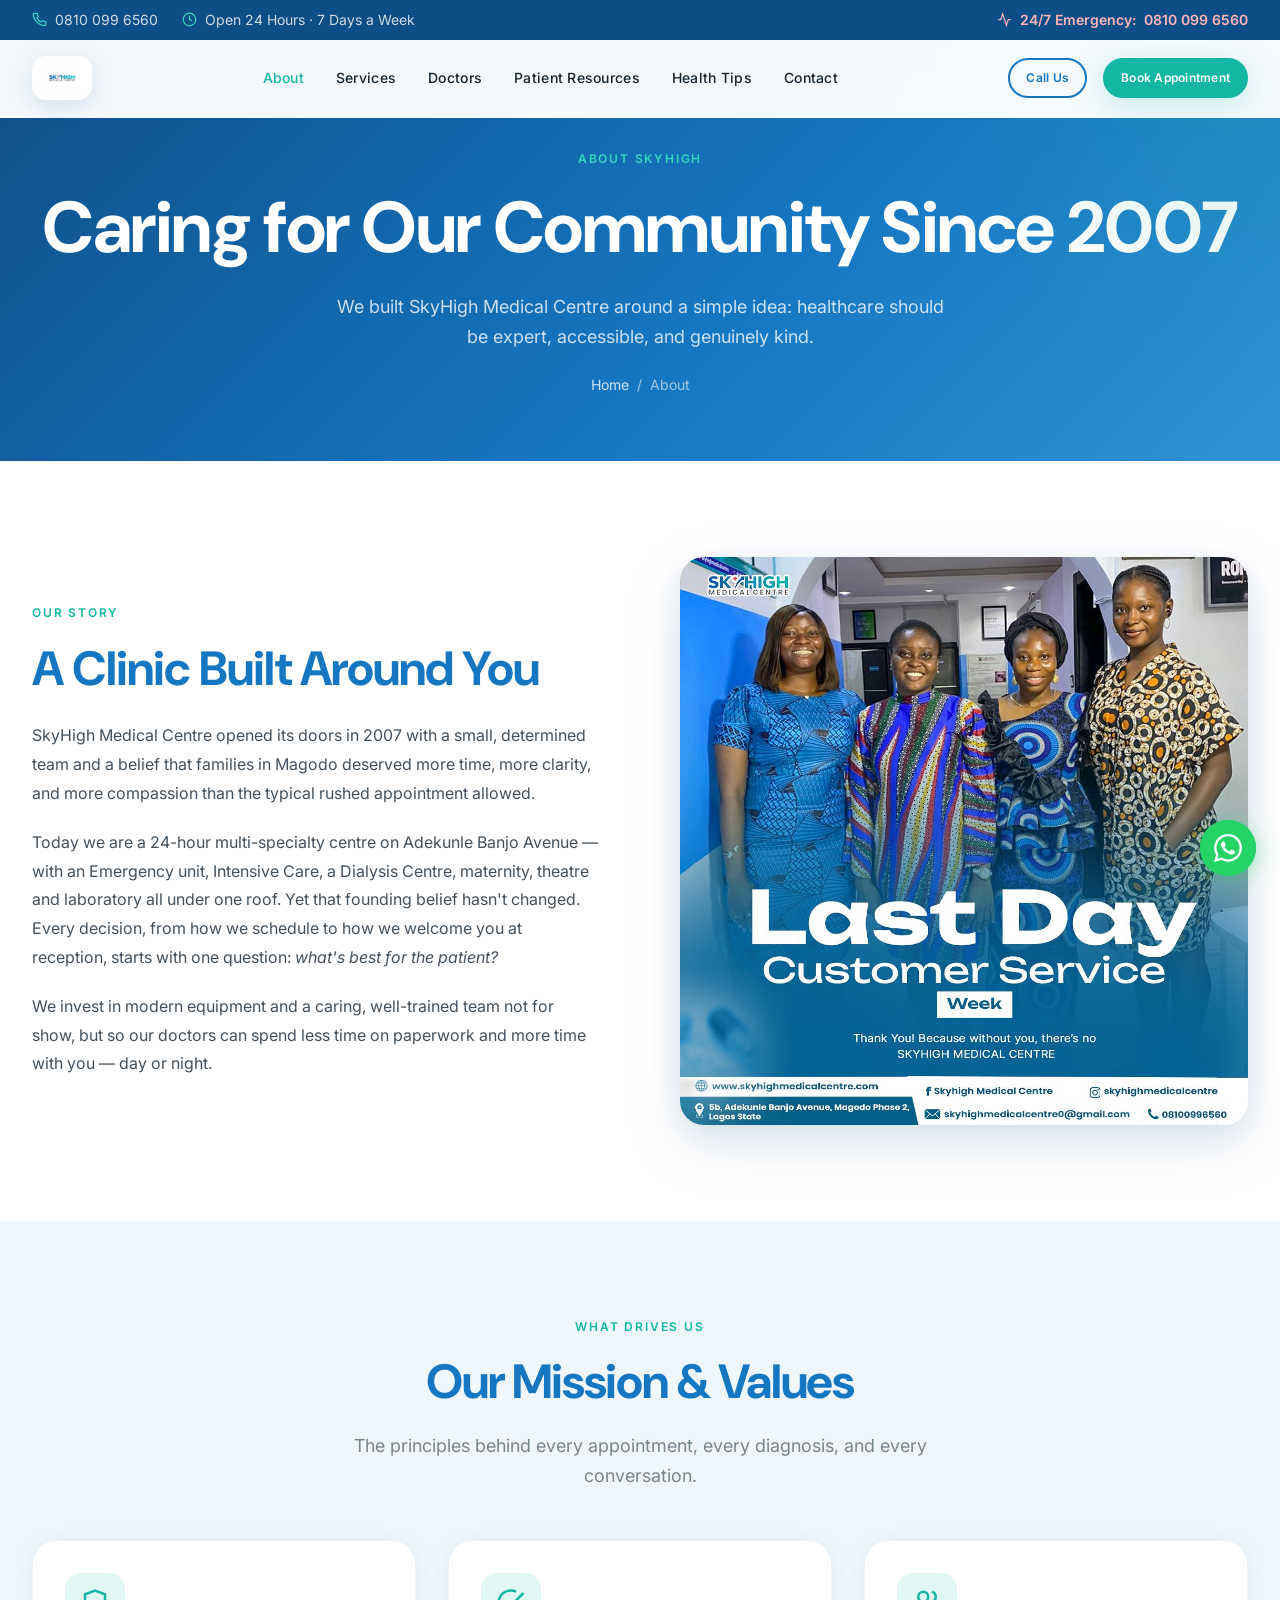
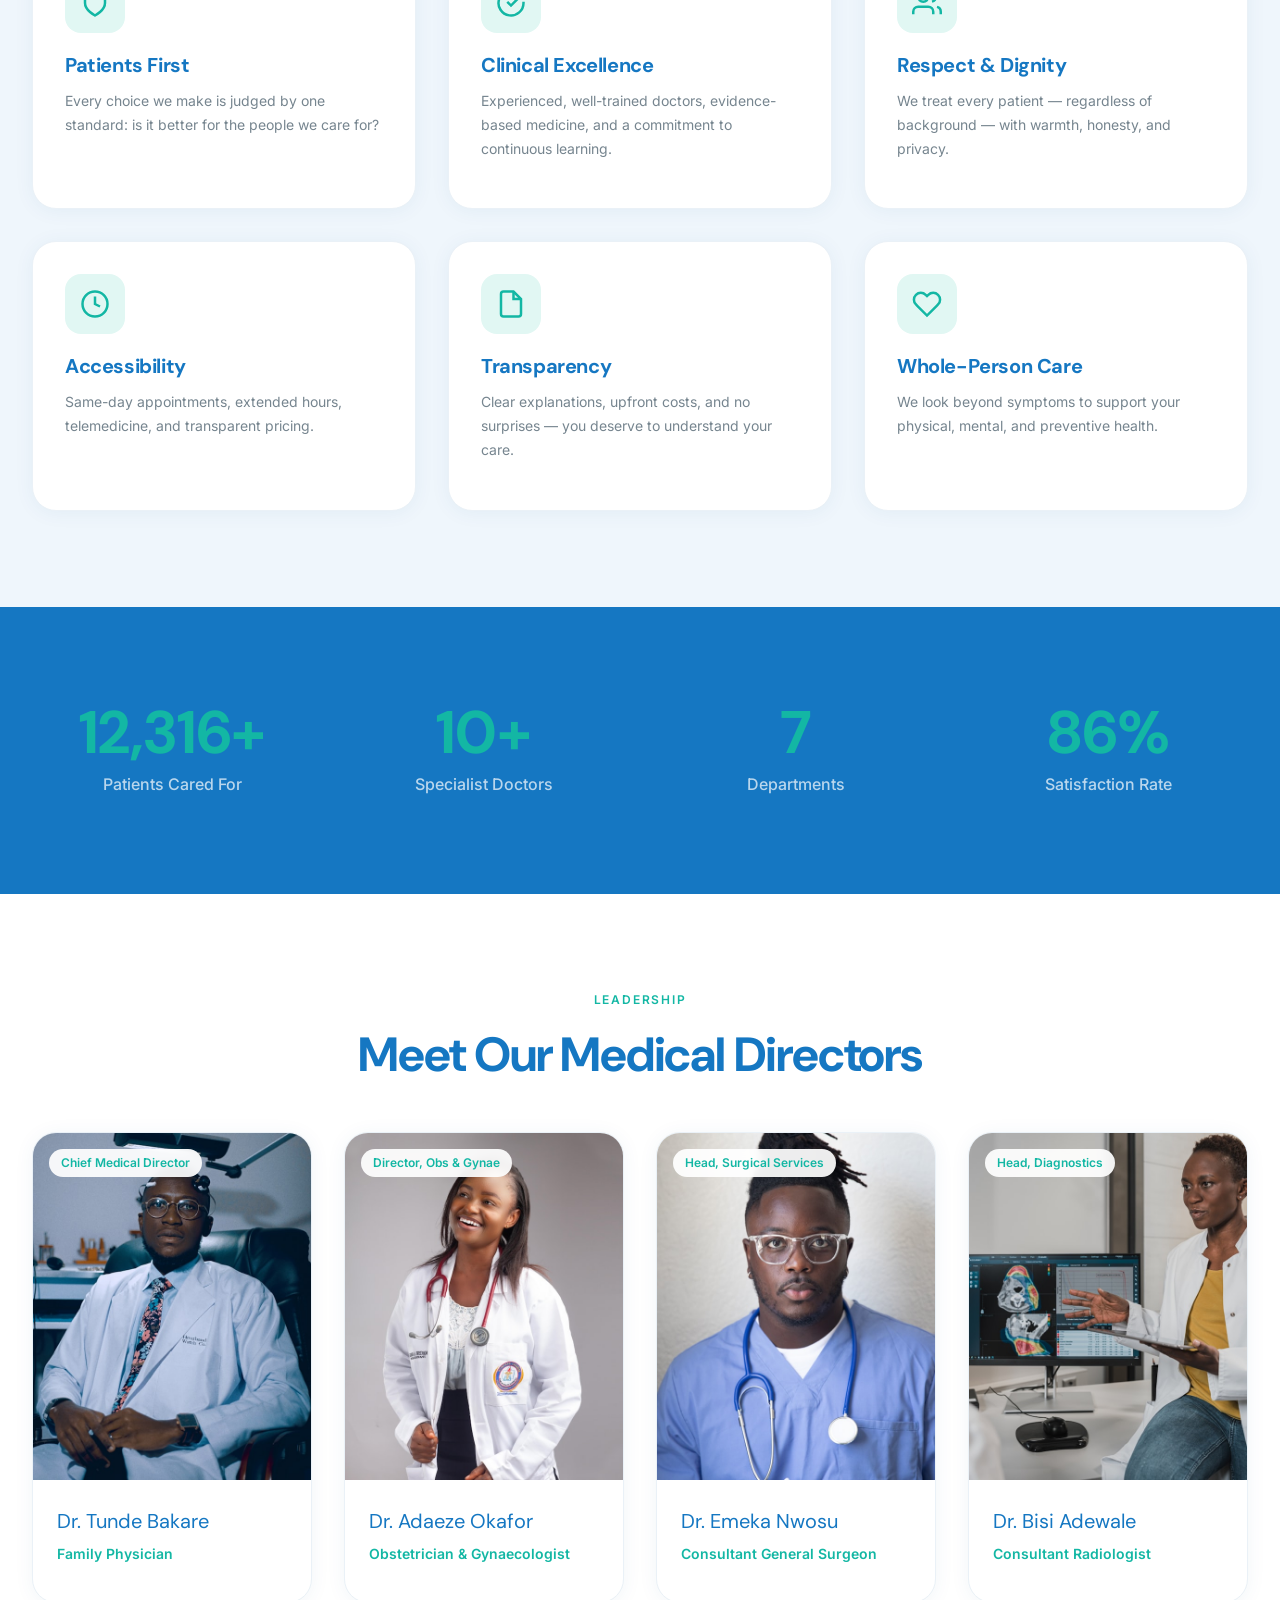
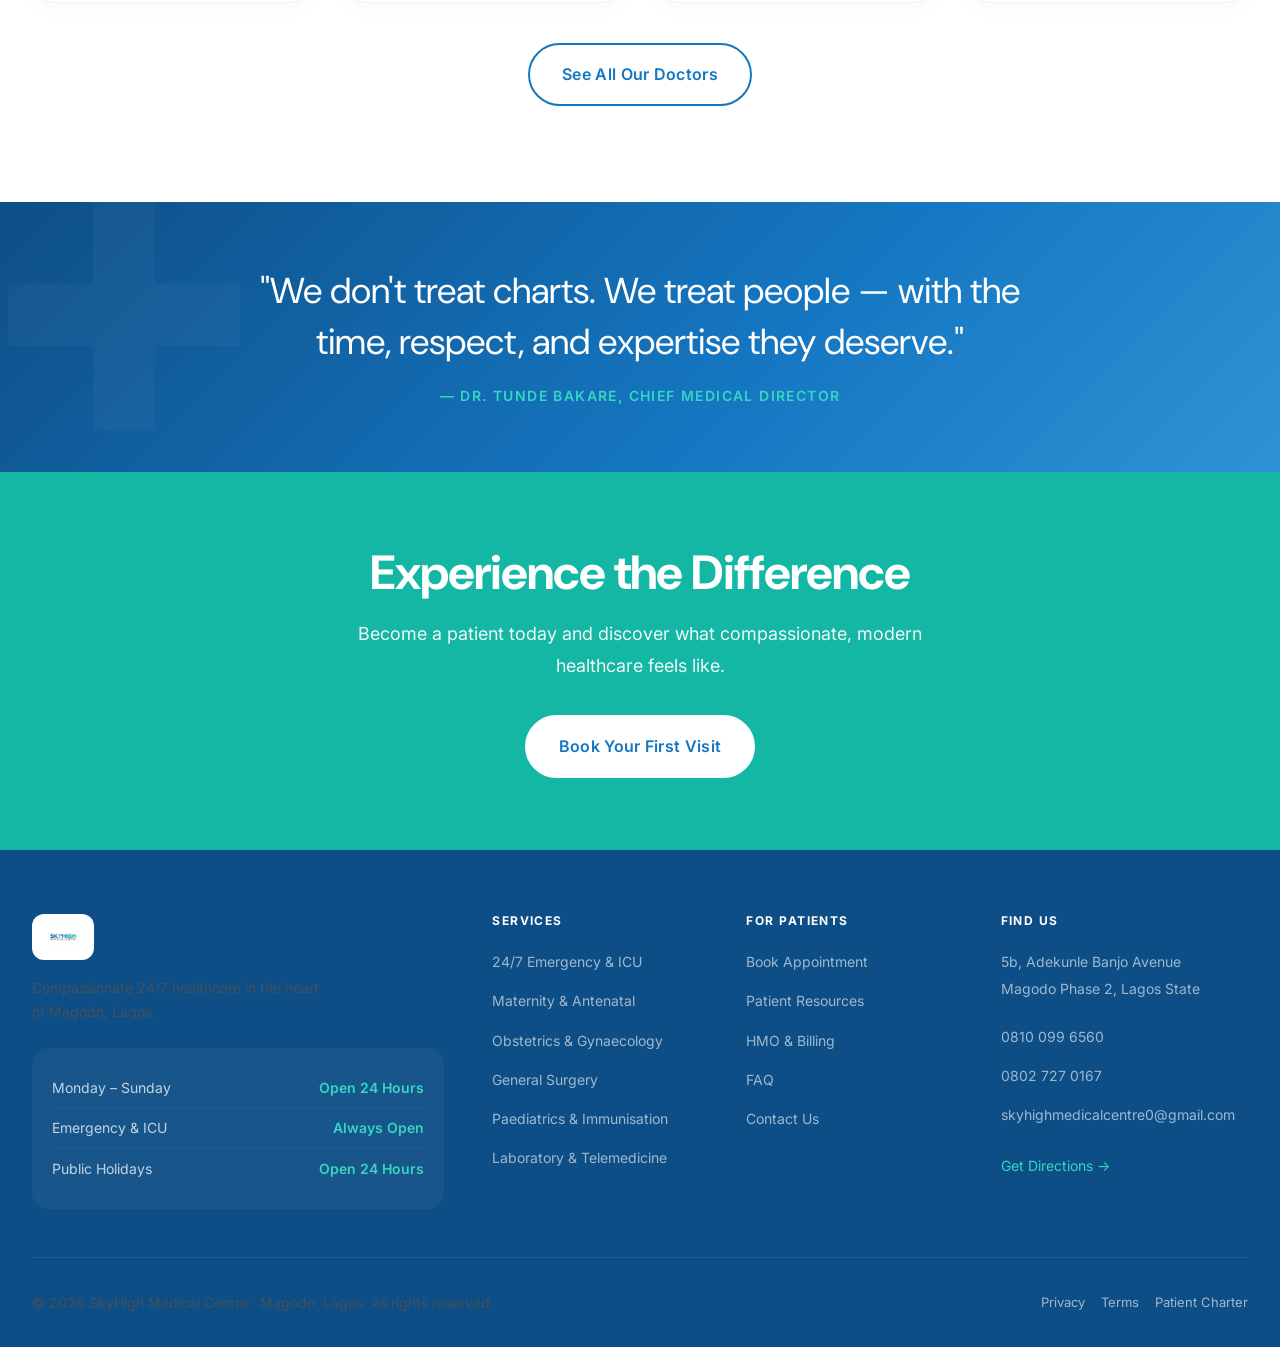
==== about.html @ 685442c5 "SkyHigh Medical Centre website Full rebrand of the clinic template for SkyHigh Medical Centre, Magod" ====
<!DOCTYPE html>
<html lang="en">
<head>
  <meta charset="UTF-8" />
  <meta name="viewport" content="width=device-width, initial-scale=1.0" />
  <meta name="description" content="Learn about SkyHigh Medical Centre — our mission, our values, and the team dedicated to keeping your family healthy." />
  <meta name="theme-color" content="#1577C2" />
  <link rel="icon" href="data:image/svg+xml,%3Csvg xmlns='http://www.w3.org/2000/svg' viewBox='0 0 32 32'%3E%3Crect width='32' height='32' rx='8' fill='%231577C2'/%3E%3Cpath d='M13.5 6h5v5.5H24v5h-5.5V22h-5v-5.5H8v-5h5.5z' fill='%23fff'/%3E%3Ccircle cx='24' cy='9' r='3' fill='%2313B7A4'/%3E%3C/svg%3E" />
  <title>About Us — SkyHigh Medical Centre</title>
  <link rel="preconnect" href="https://fonts.googleapis.com" />
  <link rel="preconnect" href="https://fonts.gstatic.com" crossorigin />
  <link href="https://fonts.googleapis.com/css2?family=DM+Sans:opsz,wght@9..40,500;9..40,600;9..40,700;9..40,800&family=Inter:wght@400;500;600&display=swap" rel="stylesheet" />
  <link rel="stylesheet" href="css/style.css" />
</head>
<body>

  <div class="topbar"><div class="topbar__inner">
    <div class="topbar__group">
      <span class="topbar__item"><svg viewBox="0 0 24 24" fill="none" stroke-width="2"><path d="M22 16.92v3a2 2 0 01-2.18 2 19.79 19.79 0 01-8.63-3.07 19.5 19.5 0 01-6-6 19.79 19.79 0 01-3.07-8.67A2 2 0 014.11 2h3a2 2 0 012 1.72c.13.96.36 1.9.7 2.81a2 2 0 01-.45 2.11L8.09 9.91a16 16 0 006 6l1.27-1.27a2 2 0 012.11-.45c.91.34 1.85.57 2.81.7A2 2 0 0122 16.92z"/></svg><a href="tel:+2348100996560">0810 099 6560</a></span>
      <span class="topbar__item"><svg viewBox="0 0 24 24" fill="none" stroke-width="2"><circle cx="12" cy="12" r="10"/><path d="M12 6v6l4 2"/></svg>Open 24 Hours · 7 Days a Week</span>
    </div>
    <div class="topbar__group"><span class="topbar__item topbar__item--emergency"><svg viewBox="0 0 24 24" fill="none" stroke-width="2"><path d="M22 12h-4l-3 9L9 3l-3 9H2"/></svg>24/7 Emergency: <a href="tel:+2348100996560">0810 099 6560</a></span></div>
  </div></div>

  <nav class="nav nav--scrolled" id="main-nav" data-transparent="false"><div class="nav__inner">
    <a href="index.html" class="nav__logo nav__logo--chip" aria-label="SkyHigh Medical Centre — home"><img class="nav__logo-img" src="assets/logo.jpg" alt="SkyHigh Medical Centre" /></a>
    <ul class="nav__links">
      <li><a href="about.html" class="nav__link">About</a></li>
      <li><a href="services.html" class="nav__link">Services</a></li>
      <li><a href="doctors.html" class="nav__link">Doctors</a></li>
      <li><a href="patient-resources.html" class="nav__link">Patient Resources</a></li>
      <li><a href="health-tips.html" class="nav__link">Health Tips</a></li>
      <li><a href="contact.html" class="nav__link">Contact</a></li>
    </ul>
    <div class="nav__actions">
      <a href="tel:+2348100996560" class="btn btn--secondary btn--sm">Call Us</a>
      <a href="book-appointment.html" class="btn btn--primary btn--sm">Book Appointment</a>
      <button class="nav__menu-btn" id="menu-btn" aria-label="Open menu"><span></span><span></span><span></span></button>
    </div>
  </div></nav>

  <div class="mobile-nav" id="mobile-nav">
    <button class="mobile-nav__close" id="mobile-nav-close" aria-label="Close menu">✕</button>
    <ul class="mobile-nav__links">
      <li><a href="index.html" class="mobile-nav__link">Home</a></li>
      <li><a href="about.html" class="mobile-nav__link">About</a></li>
      <li><a href="services.html" class="mobile-nav__link">Services</a></li>
      <li><a href="doctors.html" class="mobile-nav__link">Doctors</a></li>
      <li><a href="patient-resources.html" class="mobile-nav__link">Patient Resources</a></li>
      <li><a href="health-tips.html" class="mobile-nav__link">Health Tips</a></li>
      <li><a href="contact.html" class="mobile-nav__link">Contact</a></li>
      <li><a href="book-appointment.html" class="mobile-nav__link mobile-nav__link--cta">Book Appointment</a></li>
    </ul>
  </div>

  <header class="page-hero">
    <span class="page-hero__label">About SkyHigh</span>
    <h1 class="page-hero__title">Caring for Our Community Since 2007</h1>
    <p class="page-hero__subtitle">We built SkyHigh Medical Centre around a simple idea: healthcare should be expert, accessible, and genuinely kind.</p>
    <div class="breadcrumb"><a href="index.html">Home</a> <span>/</span> <span>About</span></div>
  </header>

  <main>
    <!-- STORY -->
    <section class="section">
      <div class="container">
        <div style="display:grid;grid-template-columns:1fr 1fr;gap:80px;align-items:center;">
          <div class="reveal">
            <span class="section-header__label">Our Story</span>
            <h2 style="margin-bottom:24px;">A Clinic Built Around You</h2>
            <p style="margin-bottom:20px;">SkyHigh Medical Centre opened its doors in 2007 with a small, determined team and a belief that families in Magodo deserved more time, more clarity, and more compassion than the typical rushed appointment allowed.</p>
            <p style="margin-bottom:20px;">Today we are a 24-hour multi-specialty centre on Adekunle Banjo Avenue — with an Emergency unit, Intensive Care, a Dialysis Centre, maternity, theatre and laboratory all under one roof. Yet that founding belief hasn't changed. Every decision, from how we schedule to how we welcome you at reception, starts with one question: <em>what's best for the patient?</em></p>
            <p>We invest in modern equipment and a caring, well-trained team not for show, but so our doctors can spend less time on paperwork and more time with you — day or night.</p>
          </div>
          <div class="reveal" style="border-radius:24px;overflow:hidden;box-shadow:var(--shadow-xl);">
            <img data-fade src="assets/team.jpg" alt="The SkyHigh Medical Centre team" style="width:100%;height:100%;object-fit:cover;" />
          </div>
        </div>
      </div>
    </section>

    <!-- MISSION & VALUES -->
    <section class="section section--warm">
      <div class="container">
        <div class="section-header section-header--center reveal">
          <span class="section-header__label">What Drives Us</span>
          <h2 class="section-header__title">Our Mission & Values</h2>
          <p class="section-header__desc">The principles behind every appointment, every diagnosis, and every conversation.</p>
        </div>
        <div class="grid grid-3 reveal">
          <div class="service-card"><div class="service-card__icon"><svg viewBox="0 0 24 24" stroke-width="2" fill="none"><path d="M12 22s8-4 8-10V5l-8-3-8 3v7c0 6 8 10 8 10z"/></svg></div><h3 class="service-card__title">Patients First</h3><p class="service-card__desc">Every choice we make is judged by one standard: is it better for the people we care for?</p></div>
          <div class="service-card"><div class="service-card__icon"><svg viewBox="0 0 24 24" stroke-width="2" fill="none"><path d="M22 11.08V12a10 10 0 11-5.93-9.14"/><polyline points="22 4 12 14.01 9 11.01"/></svg></div><h3 class="service-card__title">Clinical Excellence</h3><p class="service-card__desc">Experienced, well-trained doctors, evidence-based medicine, and a commitment to continuous learning.</p></div>
          <div class="service-card"><div class="service-card__icon"><svg viewBox="0 0 24 24" stroke-width="2" fill="none"><path d="M17 21v-2a4 4 0 00-4-4H5a4 4 0 00-4 4v2"/><circle cx="9" cy="7" r="4"/><path d="M23 21v-2a4 4 0 00-3-3.87M16 3.13a4 4 0 010 7.75"/></svg></div><h3 class="service-card__title">Respect & Dignity</h3><p class="service-card__desc">We treat every patient — regardless of background — with warmth, honesty, and privacy.</p></div>
          <div class="service-card"><div class="service-card__icon"><svg viewBox="0 0 24 24" stroke-width="2" fill="none"><circle cx="12" cy="12" r="10"/><path d="M12 6v6l4 2"/></svg></div><h3 class="service-card__title">Accessibility</h3><p class="service-card__desc">Same-day appointments, extended hours, telemedicine, and transparent pricing.</p></div>
          <div class="service-card"><div class="service-card__icon"><svg viewBox="0 0 24 24" stroke-width="2" fill="none"><path d="M14 2H6a2 2 0 00-2 2v16a2 2 0 002 2h12a2 2 0 002-2V8z"/><polyline points="14 2 14 8 20 8"/></svg></div><h3 class="service-card__title">Transparency</h3><p class="service-card__desc">Clear explanations, upfront costs, and no surprises — you deserve to understand your care.</p></div>
          <div class="service-card"><div class="service-card__icon"><svg viewBox="0 0 24 24" stroke-width="2" fill="none"><path d="M20.84 4.61a5.5 5.5 0 00-7.78 0L12 5.67l-1.06-1.06a5.5 5.5 0 00-7.78 7.78l1.06 1.06L12 21.23l7.78-7.78 1.06-1.06a5.5 5.5 0 000-7.78z"/></svg></div><h3 class="service-card__title">Whole-Person Care</h3><p class="service-card__desc">We look beyond symptoms to support your physical, mental, and preventive health.</p></div>
        </div>
      </div>
    </section>

    <!-- STATS -->
    <section class="section" style="background:var(--color-primary);padding:64px 0;">
      <div class="container"><div class="grid grid-4">
        <div class="stat-card reveal"><div class="stat-card__number" data-count="14000" data-suffix="+">14,000+</div><div class="stat-card__label" style="color:rgba(255,255,255,0.7);">Patients Cared For</div></div>
        <div class="stat-card reveal"><div class="stat-card__number" data-count="12" data-suffix="+">12+</div><div class="stat-card__label" style="color:rgba(255,255,255,0.7);">Specialist Doctors</div></div>
        <div class="stat-card reveal"><div class="stat-card__number" data-count="9" data-suffix="">9</div><div class="stat-card__label" style="color:rgba(255,255,255,0.7);">Departments</div></div>
        <div class="stat-card reveal"><div class="stat-card__number" data-count="98" data-suffix="%">98%</div><div class="stat-card__label" style="color:rgba(255,255,255,0.7);">Satisfaction Rate</div></div>
      </div></div>
    </section>

    <!-- LEADERSHIP -->
    <section class="section">
      <div class="container">
        <div class="section-header section-header--center reveal">
          <span class="section-header__label">Leadership</span>
          <h2 class="section-header__title">Meet Our Medical Directors</h2>
        </div>
        <div class="grid grid-4 reveal">
          <div class="doctor-card"><div class="doctor-card__photo-wrap"><img data-fade class="doctor-card__photo" src="assets/doctor-3.jpg" alt="Dr. Tunde Bakare" loading="lazy" /><span class="doctor-card__badge">Chief Medical Director</span></div><div class="doctor-card__body"><div class="doctor-card__name">Dr. Tunde Bakare</div><div class="doctor-card__specialty">Family Physician</div></div></div>
          <div class="doctor-card"><div class="doctor-card__photo-wrap"><img data-fade class="doctor-card__photo" src="assets/doctor-1.jpg" alt="Dr. Adaeze Okafor" loading="lazy" /><span class="doctor-card__badge">Director, Obs &amp; Gynae</span></div><div class="doctor-card__body"><div class="doctor-card__name">Dr. Adaeze Okafor</div><div class="doctor-card__specialty">Obstetrician &amp; Gynaecologist</div></div></div>
          <div class="doctor-card"><div class="doctor-card__photo-wrap"><img data-fade class="doctor-card__photo" src="assets/doctor-4.jpg" alt="Dr. Emeka Nwosu" loading="lazy" /><span class="doctor-card__badge">Head, Surgical Services</span></div><div class="doctor-card__body"><div class="doctor-card__name">Dr. Emeka Nwosu</div><div class="doctor-card__specialty">Consultant General Surgeon</div></div></div>
          <div class="doctor-card"><div class="doctor-card__photo-wrap"><img data-fade class="doctor-card__photo" src="assets/doctor-6.jpg" alt="Dr. Bisi Adewale" loading="lazy" /><span class="doctor-card__badge">Head, Diagnostics</span></div><div class="doctor-card__body"><div class="doctor-card__name">Dr. Bisi Adewale</div><div class="doctor-card__specialty">Consultant Radiologist</div></div></div>
        </div>
        <div class="text-center mt-10 reveal"><a href="doctors.html" class="btn btn--secondary btn--lg">See All Our Doctors</a></div>
      </div>
    </section>

    <div class="quote-banner">
      <p class="quote-banner__text">"We don't treat charts. We treat people — with the time, respect, and expertise they deserve."</p>
      <p class="quote-banner__ref">— Dr. Tunde Bakare, Chief Medical Director</p>
    </div>

    <section class="section" style="background:var(--color-accent);padding:72px 0;text-align:center;">
      <div class="container"><div class="reveal" style="max-width:620px;margin:0 auto;">
        <h2 style="color:white;margin-bottom:16px;">Experience the Difference</h2>
        <p style="color:rgba(255,255,255,0.92);font-size:18px;margin-bottom:32px;">Become a patient today and discover what compassionate, modern healthcare feels like.</p>
        <a href="book-appointment.html" class="btn btn--white btn--lg">Book Your First Visit</a>
      </div></div>
    </section>
  </main>

  <footer class="footer"><div class="container">
    <div class="footer__grid">
      <div class="footer__brand">
        <a href="index.html" class="footer__logo footer__logo--chip"><img class="footer__logo-img" src="assets/logo.jpg" alt="SkyHigh Medical Centre" /></a>
        <p class="footer__tagline">Compassionate 24/7 healthcare in the heart of Magodo, Lagos.</p>
        <div class="footer__hours">
          <div class="footer__hours-row"><span>Monday – Sunday</span><span>Open 24 Hours</span></div>
          <div class="footer__hours-row"><span>Emergency &amp; ICU</span><span>Always Open</span></div>
          <div class="footer__hours-row"><span>Public Holidays</span><span>Open 24 Hours</span></div>
        </div>
      </div>
      <div><h4 class="footer__col-title">Services</h4><ul class="footer__links">
        <li><a href="services.html" class="footer__link">24/7 Emergency &amp; ICU</a></li>
        <li><a href="services.html" class="footer__link">Maternity &amp; Antenatal</a></li>
        <li><a href="services.html" class="footer__link">Obstetrics &amp; Gynaecology</a></li>
        <li><a href="services.html" class="footer__link">General Surgery</a></li>
        <li><a href="services.html" class="footer__link">Paediatrics &amp; Immunisation</a></li>
        <li><a href="services.html" class="footer__link">Laboratory &amp; Telemedicine</a></li>
      </ul></div>
      <div><h4 class="footer__col-title">For Patients</h4><ul class="footer__links">
        <li><a href="book-appointment.html" class="footer__link">Book Appointment</a></li>
        <li><a href="patient-resources.html" class="footer__link">Patient Resources</a></li>
        <li><a href="patient-resources.html#insurance" class="footer__link">HMO &amp; Billing</a></li>
        <li><a href="patient-resources.html#faq" class="footer__link">FAQ</a></li>
        <li><a href="contact.html" class="footer__link">Contact Us</a></li>
      </ul></div>
      <div><h4 class="footer__col-title">Find Us</h4><ul class="footer__links">
        <li><span class="footer__link" style="cursor:default;color:rgba(255,255,255,0.6);">5b, Adekunle Banjo Avenue<br>Magodo Phase 2, Lagos State</span></li>
        <li style="margin-top:8px;"><a href="tel:+2348100996560" class="footer__link">0810 099 6560</a></li>
        <li><a href="tel:+2348027270167" class="footer__link">0802 727 0167</a></li>
        <li><a href="mailto:skyhighmedicalcentre0@gmail.com" class="footer__link">skyhighmedicalcentre0@gmail.com</a></li>
        <li style="margin-top:12px;"><a href="https://maps.google.com/?q=SkyHigh+Medical+Centre+Adekunle+Banjo+Avenue+Magodo+Phase+2+Lagos" target="_blank" rel="noopener" class="footer__link" style="color:var(--color-accent-light);">Get Directions →</a></li>
      </ul></div>
    </div>
    <div class="footer__bottom"><p>© 2026 SkyHigh Medical Centre · Magodo, Lagos. All rights reserved.</p><div style="display:flex;gap:16px;"><a href="#" class="footer__link" style="font-size:13px;">Privacy</a><a href="#" class="footer__link" style="font-size:13px;">Terms</a><a href="#" class="footer__link" style="font-size:13px;">Patient Charter</a></div></div>
  </div></footer>

  <a href="https://wa.me/2348089749877" class="whatsapp-float" target="_blank" rel="noopener" aria-label="Chat on WhatsApp"><svg viewBox="0 0 24 24" xmlns="http://www.w3.org/2000/svg"><path d="M17.472 14.382c-.297-.149-1.758-.867-2.03-.967-.273-.099-.471-.148-.67.15-.197.297-.767.966-.94 1.164-.173.199-.347.223-.644.075-.297-.15-1.255-.463-2.39-1.475-.883-.788-1.48-1.761-1.653-2.059-.173-.297-.018-.458.13-.606.134-.133.298-.347.446-.52.149-.174.198-.298.298-.497.099-.198.05-.371-.025-.52-.075-.149-.669-1.612-.916-2.207-.242-.579-.487-.5-.669-.51-.173-.008-.371-.01-.57-.01-.198 0-.52.074-.792.372-.272.297-1.04 1.016-1.04 2.479 0 1.462 1.065 2.875 1.213 3.074.149.198 2.096 3.2 5.077 4.487.709.306 1.262.489 1.694.625.712.227 1.36.195 1.871.118.571-.085 1.758-.719 2.006-1.413.248-.694.248-1.289.173-1.413-.074-.124-.272-.198-.57-.347m-5.421 7.403h-.004a9.87 9.87 0 01-5.031-1.378l-.361-.214-3.741.982.998-3.648-.235-.374a9.86 9.86 0 01-1.51-5.26c.001-5.45 4.436-9.884 9.888-9.884 2.64 0 5.122 1.03 6.988 2.898a9.825 9.825 0 012.893 6.994c-.003 5.45-4.437 9.884-9.885 9.884m8.413-18.297A11.815 11.815 0 0012.05 0C5.495 0 .16 5.335.157 11.892c0 2.096.547 4.142 1.588 5.945L.057 24l6.305-1.654a11.882 11.882 0 005.683 1.448h.005c6.554 0 11.89-5.335 11.893-11.893a11.821 11.821 0 00-3.48-8.413z"/></svg></a>

  <script src="js/main.js"></script>
</body>
</html>
---- css/style.css ----
/* ==========================================================================
   CLINIC WEBSITE — MASTER STYLESHEET
   Design System: Clean, Clinical, Trustworthy, Calm & Modern
   Brand: Meridian Health Clinic (placeholder — find/replace to rebrand)
   ========================================================================== */

/* --------------------------------------------------------------------------
   1. DESIGN TOKENS (CSS VARIABLES)
   -------------------------------------------------------------------------- */
:root {
  /* Primary Palette — SkyHigh Brand Blue & Teal (extracted from logo) */
  --color-primary:       #1577C2;   /* SkyHigh sky-blue — trust, reach */
  --color-primary-dark:  #0E4E86;   /* deep brand blue — nav / footer */
  --color-primary-deep:  #0A3A63;   /* deepest blue — overlays */
  --color-primary-light: #2E93D4;
  --color-accent:        #13B7A4;   /* SkyHigh teal-green — vitality */
  --color-accent-light:  #36D6C0;
  --color-accent-subtle: #E1F7F3;

  /* Neutrals */
  --color-warm:          #EFF6FC;   /* light brand-blue tint */
  --color-cream:         #F8FBFE;
  --color-white:         #FFFFFF;
  --color-text:          #16242F;
  --color-text-soft:     #44515C;
  --color-muted:         #76858F;
  --color-border:        #D8E4EE;
  --color-border-light:  #EAF1F7;

  /* Functional / status colors */
  --color-emergency:     #E23B44;   /* emergency / urgent — logo cross red */
  --color-success:       #13B7A4;
  --color-info:          #1577C2;
  --color-warning:       #E0A23B;

  /* Typography — Modern logo → DM Sans + Inter */
  --font-heading:        'DM Sans', 'Segoe UI', Tahoma, sans-serif;
  --font-body:           'Inter', -apple-system, BlinkMacSystemFont, sans-serif;
  --font-label:          'Inter', sans-serif;

  /* Type Scale */
  --text-xs:   0.75rem;
  --text-sm:   0.875rem;
  --text-base: 1rem;
  --text-lg:   1.125rem;
  --text-xl:   1.25rem;
  --text-2xl:  1.5rem;
  --text-3xl:  1.875rem;
  --text-4xl:  2.25rem;
  --text-5xl:  3rem;
  --text-6xl:  3.75rem;
  --text-7xl:  4.5rem;

  /* Spacing */
  --space-1:   0.25rem;
  --space-2:   0.5rem;
  --space-3:   0.75rem;
  --space-4:   1rem;
  --space-5:   1.25rem;
  --space-6:   1.5rem;
  --space-8:   2rem;
  --space-10:  2.5rem;
  --space-12:  3rem;
  --space-16:  4rem;
  --space-20:  5rem;
  --space-24:  6rem;
  --space-32:  8rem;
  --space-40:  10rem;

  /* Border Radius */
  --radius-sm:   4px;
  --radius-md:   8px;
  --radius-lg:   16px;
  --radius-xl:   24px;
  --radius-2xl:  32px;
  --radius-full: 9999px;

  /* Shadows */
  --shadow-sm:  0 1px 3px rgba(13,78,134,0.06), 0 1px 2px rgba(13,78,134,0.04);
  --shadow-md:  0 4px 16px rgba(13,78,134,0.08), 0 2px 6px rgba(13,78,134,0.05);
  --shadow-lg:  0 10px 40px rgba(13,78,134,0.10), 0 4px 16px rgba(13,78,134,0.06);
  --shadow-xl:  0 20px 60px rgba(13,78,134,0.12), 0 8px 24px rgba(13,78,134,0.08);
  --shadow-accent: 0 8px 32px rgba(19, 183, 164, 0.22);

  /* Transitions */
  --transition-fast:   150ms ease;
  --transition-base:   250ms ease;
  --transition-slow:   400ms ease;
  --transition-smooth: 600ms cubic-bezier(0.4, 0, 0.2, 1);

  /* Layout */
  --max-width:       1280px;
  --content-width:   900px;
  --nav-height:      80px;
  --topbar-height:   38px;
  --section-padding: var(--space-24) var(--space-8);
}

/* --------------------------------------------------------------------------
   2. RESET & BASE
   -------------------------------------------------------------------------- */
*, *::before, *::after {
  box-sizing: border-box;
  margin: 0;
  padding: 0;
}

html {
  font-size: 16px;
  scroll-behavior: smooth;
  -webkit-font-smoothing: antialiased;
  -moz-osx-font-smoothing: grayscale;
  text-rendering: optimizeLegibility;
}

body {
  font-family: var(--font-body);
  font-size: var(--text-base);
  color: var(--color-text);
  background-color: var(--color-white);
  line-height: 1.7;
  overflow-x: hidden;
}

img {
  max-width: 100%;
  height: auto;
  display: block;
}

a {
  color: inherit;
  text-decoration: none;
}

ul, ol { list-style: none; }

button {
  font-family: inherit;
  cursor: pointer;
  border: none;
  background: none;
}

input, textarea, select {
  font-family: inherit;
  font-size: inherit;
}

/* --------------------------------------------------------------------------
   3. TYPOGRAPHY
   -------------------------------------------------------------------------- */
h1, h2, h3, h4, h5, h6 {
  font-family: var(--font-heading);
  font-weight: 700;
  line-height: 1.2;
  color: var(--color-primary);
  letter-spacing: -0.02em;
}

h1 { font-size: clamp(var(--text-4xl), 6vw, var(--text-7xl)); }
h2 { font-size: clamp(var(--text-3xl), 4vw, var(--text-5xl)); }
h3 { font-size: clamp(var(--text-2xl), 3vw, var(--text-3xl)); }
h4 { font-size: var(--text-xl); }
h5 { font-size: var(--text-lg); }
h6 { font-size: var(--text-base); }

p {
  color: var(--color-text-soft);
  line-height: 1.8;
}

.text-lead {
  font-size: var(--text-xl);
  color: var(--color-text-soft);
  line-height: 1.7;
  font-weight: 400;
}

.text-label {
  font-family: var(--font-label);
  font-size: var(--text-xs);
  font-weight: 600;
  letter-spacing: 0.12em;
  text-transform: uppercase;
  color: var(--color-accent);
}

blockquote {
  font-family: var(--font-heading);
  font-size: var(--text-2xl);
  color: var(--color-primary);
  line-height: 1.5;
  border-left: 3px solid var(--color-accent);
  padding-left: var(--space-6);
}

/* --------------------------------------------------------------------------
   4. LAYOUT UTILITIES
   -------------------------------------------------------------------------- */
.container {
  width: 100%;
  max-width: var(--max-width);
  margin-left: auto;
  margin-right: auto;
  padding-left: var(--space-8);
  padding-right: var(--space-8);
}

.container--narrow { max-width: var(--content-width); }
.container--wide   { max-width: 1440px; }

.section      { padding: var(--space-24) 0; }
.section--lg  { padding: var(--space-32) 0; }
.section--sm  { padding: var(--space-16) 0; }
.section--warm  { background-color: var(--color-warm); }
.section--cream { background-color: var(--color-cream); }
.section--dark  { background-color: var(--color-primary); color: var(--color-white); }

.section--dark h1, .section--dark h2,
.section--dark h3, .section--dark h4 { color: var(--color-white); }
.section--dark p { color: rgba(255,255,255,0.75); }

.grid { display: grid; gap: var(--space-8); }
.grid-2 { grid-template-columns: repeat(2, 1fr); }
.grid-3 { grid-template-columns: repeat(3, 1fr); }
.grid-4 { grid-template-columns: repeat(4, 1fr); }

.flex { display: flex; }
.flex-center  { display: flex; align-items: center; justify-content: center; }
.flex-between { display: flex; align-items: center; justify-content: space-between; }
.flex-col { display: flex; flex-direction: column; }

.text-center { text-align: center; }
.text-left   { text-align: left; }
.text-right  { text-align: right; }

.gap-2 { gap: var(--space-2); }
.gap-4 { gap: var(--space-4); }
.gap-6 { gap: var(--space-6); }
.gap-8 { gap: var(--space-8); }

/* --------------------------------------------------------------------------
   5. NAVIGATION
   -------------------------------------------------------------------------- */
.nav {
  position: fixed;
  top: var(--topbar-height); left: 0; right: 0;
  z-index: 1000;
  height: var(--nav-height);
  display: flex;
  align-items: center;
  transition: background var(--transition-slow), box-shadow var(--transition-slow);
}

.nav--transparent { background: transparent; }

.nav--scrolled {
  background: rgba(255, 255, 255, 0.96);
  backdrop-filter: blur(12px);
  -webkit-backdrop-filter: blur(12px);
  box-shadow: 0 1px 0 rgba(19,75,112,0.08);
}

.nav__inner {
  width: 100%;
  max-width: var(--max-width);
  margin: 0 auto;
  padding: 0 var(--space-8);
  display: flex;
  align-items: center;
  justify-content: space-between;
}

.nav__logo { display: flex; align-items: center; gap: var(--space-3); }

.nav__logo-mark {
  width: 42px;
  height: 42px;
  background: var(--color-accent);
  border-radius: var(--radius-md);
  display: flex;
  align-items: center;
  justify-content: center;
  color: white;
  font-size: var(--text-xl);
  font-weight: 700;
  box-shadow: var(--shadow-accent);
}

.nav__logo-text {
  font-family: var(--font-heading);
  font-size: var(--text-xl);
  font-weight: 700;
  color: var(--color-primary);
  line-height: 1.1;
}

.nav__logo-sub {
  font-family: var(--font-body);
  font-size: var(--text-xs);
  color: var(--color-muted);
  font-weight: 500;
  letter-spacing: 0.08em;
  text-transform: uppercase;
}

.nav--transparent .nav__logo-text,
.nav--transparent .nav__logo-sub { color: white; }

.nav__links { display: flex; align-items: center; gap: var(--space-8); }

.nav__link {
  font-size: var(--text-sm);
  font-weight: 500;
  color: var(--color-text);
  letter-spacing: 0.02em;
  transition: color var(--transition-fast);
  position: relative;
}

.nav--transparent .nav__link { color: rgba(255,255,255,0.88); }

.nav__link:hover,
.nav__link--active { color: var(--color-accent); }

.nav--transparent .nav__link:hover { color: white; }

.nav__actions { display: flex; align-items: center; gap: var(--space-4); }

.nav__menu-btn {
  display: none;
  flex-direction: column;
  gap: 5px;
  padding: var(--space-2);
}

.nav__menu-btn span {
  display: block;
  width: 24px;
  height: 2px;
  background: var(--color-primary);
  transition: transform var(--transition-base), opacity var(--transition-fast);
  border-radius: 2px;
}

.nav--transparent .nav__menu-btn span { background: white; }

/* Mobile Nav Overlay */
.mobile-nav {
  position: fixed;
  inset: 0;
  z-index: 999;
  background: var(--color-primary);
  display: flex;
  flex-direction: column;
  align-items: center;
  justify-content: center;
  opacity: 0;
  pointer-events: none;
  transition: opacity var(--transition-smooth);
}

.mobile-nav--open { opacity: 1; pointer-events: all; }

.mobile-nav__close {
  position: absolute;
  top: var(--space-6);
  right: var(--space-8);
  color: white;
  font-size: var(--text-2xl);
}

.mobile-nav__links {
  display: flex;
  flex-direction: column;
  align-items: center;
  gap: var(--space-6);
  text-align: center;
}

.mobile-nav__link {
  font-family: var(--font-heading);
  font-size: var(--text-3xl);
  color: rgba(255,255,255,0.85);
  font-weight: 700;
  transition: color var(--transition-fast);
}

.mobile-nav__link:hover { color: var(--color-accent-light); }
.mobile-nav__link--cta { color: var(--color-accent-light); }

/* --------------------------------------------------------------------------
   6. TOP UTILITY BAR (above nav — phone / hours / emergency)
   -------------------------------------------------------------------------- */
.topbar {
  position: fixed;
  top: 0; left: 0; right: 0;
  z-index: 1001;
  background: var(--color-primary-dark);
  color: rgba(255,255,255,0.85);
  font-size: var(--text-sm);
}

.topbar__inner {
  max-width: var(--max-width);
  margin: 0 auto;
  padding: var(--space-2) var(--space-8);
  display: flex;
  align-items: center;
  justify-content: space-between;
  flex-wrap: wrap;
  gap: var(--space-4);
}

.topbar__group { display: flex; align-items: center; gap: var(--space-6); flex-wrap: wrap; }

.topbar__item {
  display: flex;
  align-items: center;
  gap: var(--space-2);
  color: rgba(255,255,255,0.8);
}

.topbar__item svg { width: 15px; height: 15px; stroke: var(--color-accent-light); }

.topbar__item--emergency { color: #FFB4BA; font-weight: 600; }
.topbar__item--emergency svg { stroke: #FFB4BA; }

/* --------------------------------------------------------------------------
   7. BUTTONS & CTAs
   -------------------------------------------------------------------------- */
.btn {
  display: inline-flex;
  align-items: center;
  justify-content: center;
  gap: var(--space-2);
  font-family: var(--font-body);
  font-size: var(--text-sm);
  font-weight: 600;
  letter-spacing: 0.02em;
  padding: var(--space-3) var(--space-6);
  border-radius: var(--radius-full);
  transition: all var(--transition-base);
  cursor: pointer;
  border: 2px solid transparent;
  white-space: nowrap;
}

.btn--primary {
  background: var(--color-accent);
  color: white;
  border-color: var(--color-accent);
  box-shadow: var(--shadow-accent);
}
.btn--primary:hover {
  background: var(--color-accent-light);
  border-color: var(--color-accent-light);
  transform: translateY(-1px);
  box-shadow: 0 12px 40px rgba(19, 183, 164, 0.32);
}

.btn--secondary {
  background: transparent;
  color: var(--color-primary);
  border-color: var(--color-primary);
}
.btn--secondary:hover {
  background: var(--color-primary);
  color: white;
  transform: translateY(-1px);
}

.btn--ghost {
  background: transparent;
  color: white;
  border-color: rgba(255,255,255,0.5);
}
.btn--ghost:hover { background: rgba(255,255,255,0.12); border-color: white; }

.btn--white {
  background: white;
  color: var(--color-primary);
  border-color: white;
}
.btn--white:hover { background: var(--color-warm); transform: translateY(-1px); }

.btn--emergency {
  background: var(--color-emergency);
  color: white;
  border-color: var(--color-emergency);
}
.btn--emergency:hover { background: #c23a44; border-color: #c23a44; }

.btn--lg { font-size: var(--text-base); padding: var(--space-4) var(--space-8); }
.btn--sm { font-size: var(--text-xs); padding: var(--space-2) var(--space-4); }
.btn--full { width: 100%; }

.btn svg { width: 18px; height: 18px; flex-shrink: 0; }

/* Floating WhatsApp button */
.whatsapp-float {
  position: fixed;
  bottom: var(--space-6);
  right: var(--space-6);
  z-index: 900;
  width: 56px;
  height: 56px;
  background: #25D366;
  border-radius: var(--radius-full);
  display: flex;
  align-items: center;
  justify-content: center;
  box-shadow: 0 4px 20px rgba(37, 211, 102, 0.4);
  transition: transform var(--transition-base), box-shadow var(--transition-base);
}
.whatsapp-float:hover { transform: scale(1.1); box-shadow: 0 8px 32px rgba(37, 211, 102, 0.5); }
.whatsapp-float svg { width: 28px; height: 28px; fill: white; }

/* --------------------------------------------------------------------------
   8. HERO SECTIONS
   -------------------------------------------------------------------------- */
.hero {
  position: relative;
  min-height: 100vh;
  display: flex;
  align-items: center;
  overflow: hidden;
}

.hero__bg {
  position: absolute;
  inset: 0;
  background-size: cover;
  background-position: center;
  background-repeat: no-repeat;
}

.hero__bg::after {
  content: '';
  position: absolute;
  inset: 0;
  background: linear-gradient(
    110deg,
    rgba(10, 58, 99, 0.94) 0%,
    rgba(14, 78, 134, 0.78) 42%,
    rgba(19, 183, 164, 0.28) 100%
  );
}

.hero__bg--gradient {
  background: linear-gradient(135deg, var(--color-primary-dark) 0%, var(--color-primary) 55%, var(--color-primary-light) 100%);
}
.hero__bg--gradient::after { background: none; }

.hero__content {
  position: relative;
  z-index: 2;
  width: 100%;
  max-width: var(--max-width);
  margin: 0 auto;
  padding: calc(var(--nav-height) + var(--space-16)) var(--space-8) var(--space-20);
}

.hero__label {
  display: inline-flex;
  align-items: center;
  gap: var(--space-2);
  background: rgba(31,169,139,0.18);
  border: 1px solid rgba(67,201,168,0.4);
  border-radius: var(--radius-full);
  padding: var(--space-2) var(--space-4);
  font-family: var(--font-label);
  font-size: var(--text-xs);
  font-weight: 600;
  letter-spacing: 0.1em;
  text-transform: uppercase;
  color: var(--color-accent-light);
  margin-bottom: var(--space-5);
}

.hero__title {
  font-family: var(--font-heading);
  font-size: clamp(var(--text-4xl), 6vw, var(--text-7xl));
  font-weight: 700;
  color: white;
  line-height: 1.1;
  letter-spacing: -0.03em;
  margin-bottom: var(--space-6);
  max-width: 820px;
}

.hero__title span { color: var(--color-accent-light); display: block; }

.hero__subtitle {
  font-size: var(--text-lg);
  color: rgba(255,255,255,0.82);
  line-height: 1.7;
  margin-bottom: var(--space-10);
  max-width: 560px;
}

.hero__actions { display: flex; flex-wrap: wrap; gap: var(--space-4); align-items: center; }

.hero__trust {
  display: flex;
  flex-wrap: wrap;
  gap: var(--space-6);
  margin-top: var(--space-10);
}

.hero__trust-item {
  display: flex;
  align-items: center;
  gap: var(--space-2);
  color: rgba(255,255,255,0.85);
  font-size: var(--text-sm);
}

.hero__trust-item svg { width: 20px; height: 20px; stroke: var(--color-accent-light); flex-shrink: 0; }

.hero__scroll {
  position: absolute;
  bottom: var(--space-8);
  left: 50%;
  transform: translateX(-50%);
  z-index: 2;
  display: flex;
  flex-direction: column;
  align-items: center;
  gap: var(--space-2);
  color: rgba(255,255,255,0.5);
  font-size: var(--text-xs);
  letter-spacing: 0.1em;
  text-transform: uppercase;
  animation: scrollBounce 2s ease-in-out infinite;
}

.hero__scroll-line {
  width: 1px;
  height: 48px;
  background: linear-gradient(to bottom, rgba(255,255,255,0.5), transparent);
}

@keyframes scrollBounce {
  0%, 100% { transform: translateX(-50%) translateY(0); }
  50% { transform: translateX(-50%) translateY(6px); }
}

/* Info bar at bottom of hero (hours / location / phone) */
.info-bar {
  background: rgba(255,255,255,0.08);
  backdrop-filter: blur(8px);
  border-top: 1px solid rgba(255,255,255,0.12);
  padding: var(--space-4) var(--space-8);
  position: relative;
  z-index: 2;
}

.info-bar__inner {
  max-width: var(--max-width);
  margin: 0 auto;
  display: flex;
  flex-wrap: wrap;
  align-items: center;
  justify-content: center;
  gap: var(--space-8);
}

.info-bar__item {
  display: flex;
  align-items: center;
  gap: var(--space-3);
  color: rgba(255,255,255,0.88);
  font-size: var(--text-sm);
}

.info-bar__dot {
  width: 6px;
  height: 6px;
  border-radius: var(--radius-full);
  background: var(--color-accent-light);
  flex-shrink: 0;
}

/* Page hero (inner pages) */
.page-hero {
  padding: calc(var(--nav-height) + var(--space-16)) var(--space-8) var(--space-16);
  background: linear-gradient(135deg, var(--color-primary-dark) 0%, var(--color-primary) 60%, var(--color-primary-light) 100%);
  text-align: center;
  position: relative;
  overflow: hidden;
}

.page-hero::before {
  content: '';
  position: absolute;
  top: -50%; right: -20%;
  width: 600px; height: 600px;
  background: radial-gradient(circle, rgba(31,169,139,0.18) 0%, transparent 70%);
  pointer-events: none;
}

.page-hero__label {
  display: inline-block;
  font-family: var(--font-label);
  font-size: var(--text-xs);
  font-weight: 600;
  letter-spacing: 0.15em;
  text-transform: uppercase;
  color: var(--color-accent-light);
  margin-bottom: var(--space-4);
}

.page-hero__title { color: white; margin-bottom: var(--space-5); }

.page-hero__subtitle {
  color: rgba(255,255,255,0.78);
  font-size: var(--text-lg);
  max-width: 620px;
  margin: 0 auto;
  line-height: 1.7;
}

/* Breadcrumb */
.breadcrumb {
  display: flex;
  align-items: center;
  justify-content: center;
  gap: var(--space-2);
  margin-top: var(--space-5);
  font-size: var(--text-sm);
  color: rgba(255,255,255,0.6);
}
.breadcrumb a { color: rgba(255,255,255,0.8); }
.breadcrumb a:hover { color: var(--color-accent-light); }

/* --------------------------------------------------------------------------
   9. SECTION HEADERS
   -------------------------------------------------------------------------- */
.section-header { margin-bottom: var(--space-12); }

.section-header--center {
  text-align: center;
  max-width: 680px;
  margin-left: auto;
  margin-right: auto;
}

.section-header__label {
  display: block;
  font-family: var(--font-label);
  font-size: var(--text-xs);
  font-weight: 600;
  letter-spacing: 0.15em;
  text-transform: uppercase;
  color: var(--color-accent);
  margin-bottom: var(--space-4);
}

.section-header__title { margin-bottom: var(--space-5); }

.section-header__desc {
  font-size: var(--text-lg);
  color: var(--color-muted);
  line-height: 1.7;
}

/* --------------------------------------------------------------------------
   10. CARDS
   -------------------------------------------------------------------------- */
.card {
  background: white;
  border-radius: var(--radius-xl);
  overflow: hidden;
  transition: transform var(--transition-base), box-shadow var(--transition-base);
  border: 1px solid var(--color-border-light);
}
.card:hover { transform: translateY(-4px); box-shadow: var(--shadow-lg); }

.card__image {
  width: 100%;
  aspect-ratio: 16/9;
  object-fit: cover;
  background: var(--color-warm);
}

.card__body { padding: var(--space-6); }

.card__label {
  font-family: var(--font-label);
  font-size: var(--text-xs);
  font-weight: 600;
  letter-spacing: 0.1em;
  text-transform: uppercase;
  color: var(--color-accent);
  margin-bottom: var(--space-2);
  display: block;
}

.card__title {
  font-size: var(--text-xl);
  font-family: var(--font-heading);
  font-weight: 700;
  color: var(--color-primary);
  margin-bottom: var(--space-3);
  line-height: 1.3;
}

.card__text {
  font-size: var(--text-sm);
  color: var(--color-muted);
  line-height: 1.7;
  margin-bottom: var(--space-5);
}

.card__meta {
  font-size: var(--text-xs);
  color: var(--color-muted);
  display: flex;
  align-items: center;
  gap: var(--space-4);
}

/* Service Card */
.service-card {
  background: white;
  border-radius: var(--radius-xl);
  padding: var(--space-8);
  border: 1px solid var(--color-border-light);
  transition: all var(--transition-base);
  position: relative;
  overflow: hidden;
}

.service-card::before {
  content: '';
  position: absolute;
  top: 0; left: 0; right: 0;
  height: 3px;
  background: var(--color-accent);
  transform: scaleX(0);
  transform-origin: left;
  transition: transform var(--transition-smooth);
}
.service-card:hover::before { transform: scaleX(1); }
.service-card:hover { transform: translateY(-4px); box-shadow: var(--shadow-lg); }

.service-card__icon {
  width: 60px;
  height: 60px;
  border-radius: var(--radius-lg);
  background: var(--color-accent-subtle);
  display: flex;
  align-items: center;
  justify-content: center;
  margin-bottom: var(--space-5);
}
.service-card__icon svg { width: 30px; height: 30px; stroke: var(--color-accent); fill: none; }

.service-card__title {
  font-family: var(--font-heading);
  font-size: var(--text-xl);
  color: var(--color-primary);
  margin-bottom: var(--space-3);
}

.service-card__desc {
  font-size: var(--text-sm);
  color: var(--color-muted);
  line-height: 1.7;
  margin-bottom: var(--space-4);
}

.service-card__link {
  font-size: var(--text-sm);
  font-weight: 600;
  color: var(--color-accent);
  display: inline-flex;
  align-items: center;
  gap: var(--space-2);
  transition: gap var(--transition-base);
}
.service-card__link:hover { gap: var(--space-3); }
.service-card__link svg { width: 16px; height: 16px; stroke: currentColor; fill: none; }

/* Doctor Card */
.doctor-card {
  background: white;
  border-radius: var(--radius-xl);
  overflow: hidden;
  border: 1px solid var(--color-border-light);
  transition: transform var(--transition-base), box-shadow var(--transition-base);
  display: flex;
  flex-direction: column;
  height: 100%;
}
.doctor-card:hover { transform: translateY(-4px); box-shadow: var(--shadow-lg); }

.doctor-card__photo-wrap {
  position: relative;
  aspect-ratio: 4/5;
  overflow: hidden;
  flex-shrink: 0;
  background: linear-gradient(135deg, var(--color-warm), var(--color-accent-subtle));
}
.doctor-card__photo {
  width: 100%; height: 100%;
  object-fit: cover;
  transition: transform var(--transition-smooth);
}
.doctor-card:hover .doctor-card__photo { transform: scale(1.04); }

.doctor-card__badge {
  position: absolute;
  top: var(--space-4);
  left: var(--space-4);
  background: rgba(255,255,255,0.92);
  backdrop-filter: blur(4px);
  color: var(--color-accent);
  font-size: var(--text-xs);
  font-weight: 600;
  padding: var(--space-1) var(--space-3);
  border-radius: var(--radius-full);
}

.doctor-card__body {
  padding: var(--space-6);
  display: flex;
  flex-direction: column;
  flex: 1;
}

/* Pin the Book button to the bottom so cards align regardless of name length */
.doctor-card__body .btn { margin-top: auto; }

.doctor-card__name {
  font-family: var(--font-heading);
  font-size: var(--text-xl);
  color: var(--color-primary);
  margin-bottom: var(--space-1);
}

.doctor-card__specialty {
  font-size: var(--text-sm);
  color: var(--color-accent);
  font-weight: 600;
  margin-bottom: var(--space-3);
}

.doctor-card__meta {
  font-size: var(--text-sm);
  color: var(--color-muted);
  display: flex;
  flex-direction: column;
  gap: var(--space-2);
  margin-bottom: var(--space-5);
}
.doctor-card__meta span { display: flex; align-items: center; gap: var(--space-2); }
.doctor-card__meta svg { width: 15px; height: 15px; stroke: var(--color-muted); fill: none; flex-shrink: 0; }

/* Stat Card */
.stat-card { text-align: center; padding: var(--space-8); }
.stat-card__number {
  font-family: var(--font-heading);
  font-size: var(--text-6xl);
  font-weight: 700;
  color: var(--color-accent);
  line-height: 1;
  margin-bottom: var(--space-2);
}
.stat-card__label { font-size: var(--text-base); color: var(--color-text-soft); font-weight: 500; }

/* Feature (why choose us) */
.feature {
  display: flex;
  gap: var(--space-5);
  align-items: flex-start;
}
.feature__icon {
  flex-shrink: 0;
  width: 52px;
  height: 52px;
  border-radius: var(--radius-lg);
  background: var(--color-accent-subtle);
  display: flex;
  align-items: center;
  justify-content: center;
}
.feature__icon svg { width: 26px; height: 26px; stroke: var(--color-accent); fill: none; }
.feature__title {
  font-family: var(--font-heading);
  font-size: var(--text-lg);
  color: var(--color-primary);
  margin-bottom: var(--space-2);
}
.feature__desc { font-size: var(--text-sm); color: var(--color-muted); line-height: 1.7; }

/* Article / Health Tip Card */
.article-card {
  background: white;
  border-radius: var(--radius-xl);
  overflow: hidden;
  border: 1px solid var(--color-border-light);
  transition: transform var(--transition-base), box-shadow var(--transition-base);
}
.article-card:hover { transform: translateY(-4px); box-shadow: var(--shadow-lg); }
.article-card__thumb { position: relative; aspect-ratio: 16/9; overflow: hidden; background: var(--color-warm); }
.article-card__thumb img { width: 100%; height: 100%; object-fit: cover; transition: transform var(--transition-smooth); }
.article-card:hover .article-card__thumb img { transform: scale(1.05); }
.article-card__tag {
  position: absolute;
  top: var(--space-4);
  left: var(--space-4);
  background: var(--color-accent);
  color: white;
  font-size: var(--text-xs);
  font-weight: 600;
  padding: var(--space-1) var(--space-3);
  border-radius: var(--radius-full);
}
.article-card__body { padding: var(--space-6); }
.article-card__meta {
  font-size: var(--text-xs);
  color: var(--color-muted);
  margin-bottom: var(--space-2);
  display: flex;
  gap: var(--space-3);
}
.article-card__title {
  font-family: var(--font-heading);
  font-size: var(--text-lg);
  color: var(--color-primary);
  margin-bottom: var(--space-2);
  line-height: 1.35;
}
.article-card__excerpt { font-size: var(--text-sm); color: var(--color-muted); line-height: 1.7; }

/* --------------------------------------------------------------------------
   11. FORMS
   -------------------------------------------------------------------------- */
.form-group { margin-bottom: var(--space-5); }

.form-label {
  display: block;
  font-size: var(--text-sm);
  font-weight: 600;
  color: var(--color-text);
  margin-bottom: var(--space-2);
}

.form-hint { font-size: var(--text-xs); color: var(--color-muted); margin-top: var(--space-1); }

.form-input, .form-select, .form-textarea {
  width: 100%;
  padding: var(--space-3) var(--space-4);
  border: 1.5px solid var(--color-border);
  border-radius: var(--radius-md);
  font-size: var(--text-base);
  color: var(--color-text);
  background: white;
  transition: border-color var(--transition-fast), box-shadow var(--transition-fast);
  outline: none;
  appearance: none;
}

.form-input:focus, .form-select:focus, .form-textarea:focus {
  border-color: var(--color-accent);
  box-shadow: 0 0 0 3px rgba(19, 183, 164, 0.14);
}

.form-input::placeholder, .form-textarea::placeholder { color: var(--color-muted); }

.form-textarea { resize: vertical; min-height: 140px; line-height: 1.7; }

.form-select {
  background-image: url("data:image/svg+xml,%3Csvg xmlns='http://www.w3.org/2000/svg' width='16' height='16' viewBox='0 0 24 24' fill='none' stroke='%237A8893' stroke-width='2'%3E%3Cpath d='M6 9l6 6 6-6'/%3E%3C/svg%3E");
  background-repeat: no-repeat;
  background-position: right var(--space-3) center;
  padding-right: var(--space-10);
}

.form-row { display: grid; grid-template-columns: 1fr 1fr; gap: var(--space-4); }

.form-check { display: flex; align-items: flex-start; gap: var(--space-3); cursor: pointer; }
.form-check input[type="checkbox"], .form-check input[type="radio"] {
  width: 18px; height: 18px;
  flex-shrink: 0;
  margin-top: 2px;
  accent-color: var(--color-accent);
}
.form-check__label { font-size: var(--text-sm); color: var(--color-text-soft); line-height: 1.5; }

.form-card {
  background: white;
  border-radius: var(--radius-2xl);
  padding: var(--space-10);
  box-shadow: var(--shadow-lg);
  border: 1px solid var(--color-border-light);
}

/* --------------------------------------------------------------------------
   12. APPOINTMENT BOOKING — SIGNATURE FEATURE
   -------------------------------------------------------------------------- */
.booking {
  background: white;
  border-radius: var(--radius-2xl);
  box-shadow: var(--shadow-xl);
  border: 1px solid var(--color-border-light);
  overflow: hidden;
}

/* Progress stepper */
.booking__steps {
  display: flex;
  background: var(--color-warm);
  border-bottom: 1px solid var(--color-border-light);
  padding: var(--space-5) var(--space-6);
  gap: var(--space-2);
  overflow-x: auto;
}

.booking__step {
  display: flex;
  align-items: center;
  gap: var(--space-3);
  flex: 1;
  min-width: 130px;
  opacity: 0.5;
  transition: opacity var(--transition-base);
}
.booking__step--active { opacity: 1; }
.booking__step--done { opacity: 1; }

.booking__step-num {
  width: 32px;
  height: 32px;
  border-radius: var(--radius-full);
  background: var(--color-border);
  color: var(--color-muted);
  display: flex;
  align-items: center;
  justify-content: center;
  font-size: var(--text-sm);
  font-weight: 700;
  flex-shrink: 0;
  transition: all var(--transition-base);
}
.booking__step--active .booking__step-num { background: var(--color-accent); color: white; }
.booking__step--done .booking__step-num { background: var(--color-primary); color: white; }

.booking__step-label { font-size: var(--text-xs); font-weight: 600; color: var(--color-text-soft); line-height: 1.2; }
.booking__step-sub  { font-size: var(--text-xs); color: var(--color-muted); }

/* Panels */
.booking__body { padding: var(--space-10); }

.booking__panel { display: none; animation: fadeIn 0.4s ease; }
.booking__panel--active { display: block; }

.booking__panel-title {
  font-family: var(--font-heading);
  font-size: var(--text-2xl);
  color: var(--color-primary);
  margin-bottom: var(--space-2);
}
.booking__panel-desc { font-size: var(--text-sm); color: var(--color-muted); margin-bottom: var(--space-8); }

/* Selectable option tiles (service / doctor) */
.option-grid {
  display: grid;
  grid-template-columns: repeat(2, 1fr);
  gap: var(--space-4);
}

.option-tile {
  display: flex;
  align-items: center;
  gap: var(--space-4);
  padding: var(--space-5);
  border: 2px solid var(--color-border);
  border-radius: var(--radius-lg);
  cursor: pointer;
  transition: all var(--transition-fast);
  background: white;
  text-align: left;
}
.option-tile:hover { border-color: var(--color-accent-light); background: var(--color-accent-subtle); }
.option-tile--selected { border-color: var(--color-accent); background: var(--color-accent-subtle); }

.option-tile__icon {
  width: 48px; height: 48px;
  border-radius: var(--radius-md);
  background: var(--color-accent-subtle);
  display: flex; align-items: center; justify-content: center;
  flex-shrink: 0;
}
.option-tile--selected .option-tile__icon { background: white; }
.option-tile__icon svg { width: 24px; height: 24px; stroke: var(--color-accent); fill: none; }

.option-tile__avatar {
  width: 48px; height: 48px;
  border-radius: var(--radius-full);
  object-fit: cover;
  flex-shrink: 0;
  background: var(--color-warm);
}

.option-tile__title { font-size: var(--text-sm); font-weight: 600; color: var(--color-primary); }
.option-tile__sub   { font-size: var(--text-xs); color: var(--color-muted); }

/* Date & time selection */
.date-scroller {
  display: flex;
  gap: var(--space-3);
  overflow-x: auto;
  padding-bottom: var(--space-3);
  margin-bottom: var(--space-8);
}
.date-pill {
  flex-shrink: 0;
  width: 80px;
  padding: var(--space-4) var(--space-2);
  border: 2px solid var(--color-border);
  border-radius: var(--radius-lg);
  text-align: center;
  cursor: pointer;
  transition: all var(--transition-fast);
  background: white;
}
.date-pill:hover { border-color: var(--color-accent-light); }
.date-pill--selected { border-color: var(--color-accent); background: var(--color-accent-subtle); }
.date-pill__dow { font-size: var(--text-xs); color: var(--color-muted); text-transform: uppercase; letter-spacing: 0.05em; }
.date-pill__day { font-family: var(--font-heading); font-size: var(--text-2xl); color: var(--color-primary); font-weight: 700; line-height: 1.1; }
.date-pill__mon { font-size: var(--text-xs); color: var(--color-muted); }

.time-grid {
  display: grid;
  grid-template-columns: repeat(auto-fill, minmax(110px, 1fr));
  gap: var(--space-3);
}
.time-slot {
  padding: var(--space-3);
  border: 2px solid var(--color-border);
  border-radius: var(--radius-md);
  text-align: center;
  cursor: pointer;
  font-size: var(--text-sm);
  font-weight: 600;
  color: var(--color-text-soft);
  transition: all var(--transition-fast);
  background: white;
}
.time-slot:hover { border-color: var(--color-accent-light); color: var(--color-primary); }
.time-slot--selected { border-color: var(--color-accent); background: var(--color-accent); color: white; }
.time-slot--unavailable { opacity: 0.4; cursor: not-allowed; text-decoration: line-through; }

/* Summary / confirm */
.booking__summary {
  background: var(--color-warm);
  border-radius: var(--radius-lg);
  padding: var(--space-6);
  margin-bottom: var(--space-6);
}
.booking__summary-row {
  display: flex;
  justify-content: space-between;
  gap: var(--space-4);
  padding: var(--space-3) 0;
  border-bottom: 1px solid var(--color-border-light);
  font-size: var(--text-sm);
}
.booking__summary-row:last-child { border-bottom: none; }
.booking__summary-row span:first-child { color: var(--color-muted); }
.booking__summary-row span:last-child { color: var(--color-primary); font-weight: 600; text-align: right; }

/* Footer nav of booking */
.booking__nav {
  display: flex;
  justify-content: space-between;
  gap: var(--space-4);
  margin-top: var(--space-8);
  padding-top: var(--space-6);
  border-top: 1px solid var(--color-border-light);
}

/* Success state */
.booking__success { text-align: center; padding: var(--space-10) var(--space-6); display: none; }
.booking__success--active { display: block; animation: fadeInUp 0.5s ease; }
.booking__success-icon {
  width: 88px; height: 88px;
  border-radius: var(--radius-full);
  background: var(--color-accent-subtle);
  display: flex; align-items: center; justify-content: center;
  margin: 0 auto var(--space-6);
}
.booking__success-icon svg { width: 44px; height: 44px; stroke: var(--color-accent); fill: none; stroke-width: 2.5; }

/* --------------------------------------------------------------------------
   13. TESTIMONIALS
   -------------------------------------------------------------------------- */
.testimonial {
  background: white;
  border-radius: var(--radius-xl);
  padding: var(--space-8);
  border: 1px solid var(--color-border-light);
  position: relative;
}
.testimonial::before {
  content: '"';
  font-family: var(--font-heading);
  font-size: 80px;
  color: var(--color-accent-subtle);
  position: absolute;
  top: var(--space-4);
  left: var(--space-6);
  line-height: 1;
  pointer-events: none;
}
.testimonial__stars { color: var(--color-warning); margin-bottom: var(--space-4); font-size: var(--text-sm); letter-spacing: 2px; position: relative; }
.testimonial__text {
  font-size: var(--text-base);
  color: var(--color-text-soft);
  line-height: 1.8;
  margin-bottom: var(--space-6);
  position: relative;
}
.testimonial__author { display: flex; align-items: center; gap: var(--space-3); }
.testimonial__avatar-placeholder {
  width: 44px; height: 44px;
  border-radius: var(--radius-full);
  background: var(--color-accent-subtle);
  display: flex; align-items: center; justify-content: center;
  font-size: var(--text-lg);
  flex-shrink: 0;
}
.testimonial__name { font-weight: 600; font-size: var(--text-sm); color: var(--color-primary); }
.testimonial__role { font-size: var(--text-xs); color: var(--color-muted); }

/* --------------------------------------------------------------------------
   14. REASSURANCE BANNER (was scripture banner)
   -------------------------------------------------------------------------- */
.quote-banner {
  background: linear-gradient(135deg, var(--color-primary-dark) 0%, var(--color-primary) 60%, var(--color-primary-light) 100%);
  padding: var(--space-16) var(--space-8);
  text-align: center;
  position: relative;
  overflow: hidden;
}
.quote-banner::before {
  content: '✚';
  font-size: 320px;
  color: rgba(255,255,255,0.03);
  position: absolute;
  top: -40px; left: -10px;
  line-height: 1;
  pointer-events: none;
  font-family: var(--font-heading);
}
.quote-banner__text {
  font-family: var(--font-heading);
  font-size: clamp(var(--text-2xl), 3.5vw, var(--text-4xl));
  color: white;
  line-height: 1.4;
  max-width: 820px;
  margin: 0 auto var(--space-4);
  position: relative;
}
.quote-banner__ref {
  font-size: var(--text-sm);
  color: var(--color-accent-light);
  font-weight: 600;
  letter-spacing: 0.1em;
  text-transform: uppercase;
}

/* --------------------------------------------------------------------------
   15. PROCESS / STEPS (how it works, what to expect)
   -------------------------------------------------------------------------- */
.steps { counter-reset: step-counter; }
.step {
  display: flex;
  gap: var(--space-6);
  padding: var(--space-6) 0;
  border-bottom: 1px solid var(--color-border-light);
  counter-increment: step-counter;
}
.step:last-child { border-bottom: none; }
.step__number {
  flex-shrink: 0;
  width: 48px; height: 48px;
  border-radius: var(--radius-full);
  background: var(--color-accent-subtle);
  display: flex; align-items: center; justify-content: center;
  font-family: var(--font-heading);
  font-size: var(--text-xl);
  font-weight: 700;
  color: var(--color-accent);
}
.step__content { flex: 1; }
.step__title {
  font-family: var(--font-heading);
  font-size: var(--text-xl);
  color: var(--color-primary);
  margin-bottom: var(--space-2);
}
.step__desc { font-size: var(--text-base); color: var(--color-muted); line-height: 1.7; }

/* --------------------------------------------------------------------------
   16. ACCORDION (FAQ)
   -------------------------------------------------------------------------- */
.accordion__item {
  border: 1px solid var(--color-border-light);
  border-radius: var(--radius-lg);
  margin-bottom: var(--space-3);
  overflow: hidden;
  background: white;
}
.accordion__btn {
  width: 100%;
  display: flex;
  align-items: center;
  justify-content: space-between;
  gap: var(--space-4);
  padding: var(--space-5) var(--space-6);
  font-family: var(--font-heading);
  font-size: var(--text-lg);
  font-weight: 600;
  color: var(--color-primary);
  text-align: left;
  background: white;
}
.accordion__btn::after {
  content: '+';
  font-size: var(--text-2xl);
  color: var(--color-accent);
  font-weight: 400;
  transition: transform var(--transition-base);
  flex-shrink: 0;
}
.accordion--open .accordion__btn::after { transform: rotate(45deg); }
.accordion__panel {
  max-height: 0;
  overflow: hidden;
  transition: max-height var(--transition-smooth);
}
.accordion__panel-inner {
  padding: 0 var(--space-6) var(--space-6);
  color: var(--color-text-soft);
  line-height: 1.8;
  font-size: var(--text-sm);
}

/* --------------------------------------------------------------------------
   17. INSURANCE / LOGOS ROW
   -------------------------------------------------------------------------- */
.logo-row {
  display: flex;
  flex-wrap: wrap;
  align-items: center;
  justify-content: center;
  gap: var(--space-8);
}
.logo-row__item {
  height: 40px;
  padding: var(--space-3) var(--space-5);
  background: white;
  border: 1px solid var(--color-border-light);
  border-radius: var(--radius-md);
  display: flex;
  align-items: center;
  font-weight: 600;
  color: var(--color-muted);
  font-size: var(--text-sm);
  letter-spacing: 0.02em;
}

/* --------------------------------------------------------------------------
   18. PRICING / SERVICE LIST
   -------------------------------------------------------------------------- */
.price-list { display: flex; flex-direction: column; }
.price-item {
  display: flex;
  align-items: center;
  justify-content: space-between;
  gap: var(--space-4);
  padding: var(--space-4) 0;
  border-bottom: 1px dashed var(--color-border);
}
.price-item:last-child { border-bottom: none; }
.price-item__name { font-weight: 600; color: var(--color-primary); font-size: var(--text-sm); }
.price-item__desc { font-size: var(--text-xs); color: var(--color-muted); }
.price-item__value {
  font-family: var(--font-heading);
  font-size: var(--text-lg);
  color: var(--color-accent);
  font-weight: 700;
  white-space: nowrap;
}

/* --------------------------------------------------------------------------
   19. EMERGENCY / CALLOUT BOX
   -------------------------------------------------------------------------- */
.callout {
  border-radius: var(--radius-xl);
  padding: var(--space-6) var(--space-8);
  display: flex;
  align-items: center;
  gap: var(--space-5);
  flex-wrap: wrap;
}
.callout--emergency {
  background: linear-gradient(135deg, #fff0f1 0%, #ffe3e5 100%);
  border: 1px solid rgba(214,69,80,0.25);
}
.callout--info {
  background: var(--color-accent-subtle);
  border: 1px solid rgba(31,169,139,0.2);
}
.callout__icon {
  width: 52px; height: 52px;
  border-radius: var(--radius-full);
  display: flex; align-items: center; justify-content: center;
  flex-shrink: 0;
}
.callout--emergency .callout__icon { background: var(--color-emergency); }
.callout--info .callout__icon { background: var(--color-accent); }
.callout__icon svg { width: 26px; height: 26px; stroke: white; fill: none; }
.callout__body { flex: 1; min-width: 220px; }
.callout__title { font-family: var(--font-heading); font-size: var(--text-lg); color: var(--color-primary); margin-bottom: var(--space-1); }
.callout__text { font-size: var(--text-sm); color: var(--color-text-soft); }

/* --------------------------------------------------------------------------
   20. FOOTER
   -------------------------------------------------------------------------- */
.footer {
  background: var(--color-primary-dark);
  color: rgba(255,255,255,0.75);
  padding: var(--space-16) 0 var(--space-8);
}
.footer__grid {
  display: grid;
  grid-template-columns: 2fr 1fr 1fr 1.2fr;
  gap: var(--space-12);
  padding-bottom: var(--space-12);
  border-bottom: 1px solid rgba(255,255,255,0.08);
  margin-bottom: var(--space-8);
}
.footer__logo {
  display: flex;
  align-items: center;
  gap: var(--space-3);
  margin-bottom: var(--space-4);
}
.footer__logo-mark {
  width: 42px; height: 42px;
  background: var(--color-accent);
  border-radius: var(--radius-md);
  display: flex; align-items: center; justify-content: center;
  color: white; font-size: var(--text-xl); font-weight: 700;
}
.footer__logo-name { font-family: var(--font-heading); font-size: var(--text-xl); color: white; font-weight: 700; }
.footer__tagline { font-size: var(--text-sm); line-height: 1.7; margin-bottom: var(--space-5); max-width: 300px; }

.footer__hours {
  background: rgba(255,255,255,0.04);
  border-radius: var(--radius-lg);
  padding: var(--space-5);
  margin-top: var(--space-6);
}
.footer__hours-row {
  display: flex;
  justify-content: space-between;
  font-size: var(--text-sm);
  padding: var(--space-2) 0;
  border-bottom: 1px solid rgba(255,255,255,0.06);
}
.footer__hours-row:last-child { border-bottom: none; }
.footer__hours-row span:last-child { color: var(--color-accent-light); font-weight: 600; }

.footer__socials { display: flex; gap: var(--space-3); }
.footer__social {
  width: 36px; height: 36px;
  border-radius: var(--radius-full);
  border: 1px solid rgba(255,255,255,0.15);
  display: flex; align-items: center; justify-content: center;
  color: rgba(255,255,255,0.6);
  transition: all var(--transition-fast);
}
.footer__social:hover { background: var(--color-accent); border-color: var(--color-accent); color: white; }

.footer__col-title {
  font-family: var(--font-body);
  font-size: var(--text-xs);
  font-weight: 700;
  letter-spacing: 0.12em;
  text-transform: uppercase;
  color: white;
  margin-bottom: var(--space-5);
}
.footer__links { display: flex; flex-direction: column; gap: var(--space-3); }
.footer__link { font-size: var(--text-sm); color: rgba(255,255,255,0.60); transition: color var(--transition-fast); }
.footer__link:hover { color: var(--color-accent-light); }

.footer__bottom {
  display: flex;
  flex-wrap: wrap;
  align-items: center;
  justify-content: space-between;
  gap: var(--space-4);
  font-size: var(--text-sm);
  color: rgba(255,255,255,0.40);
}

/* --------------------------------------------------------------------------
   21. UTILITY CLASSES
   -------------------------------------------------------------------------- */
.sr-only {
  position: absolute;
  width: 1px; height: 1px;
  padding: 0; margin: -1px;
  overflow: hidden;
  clip: rect(0,0,0,0);
  white-space: nowrap;
  border: 0;
}
.divider {
  width: 48px; height: 3px;
  background: var(--color-accent);
  border-radius: var(--radius-full);
  margin: var(--space-5) auto;
}
.divider--left { margin-left: 0; }

.badge {
  display: inline-flex;
  align-items: center;
  padding: var(--space-1) var(--space-3);
  border-radius: var(--radius-full);
  font-size: var(--text-xs);
  font-weight: 600;
  letter-spacing: 0.04em;
}
.badge--accent  { background: var(--color-accent-subtle); color: var(--color-accent); }
.badge--primary { background: rgba(19,75,112,0.1); color: var(--color-primary); }

.mt-2 { margin-top: var(--space-2); }
.mt-4 { margin-top: var(--space-4); }
.mt-6 { margin-top: var(--space-6); }
.mt-8 { margin-top: var(--space-8); }
.mt-10 { margin-top: var(--space-10); }
.mt-12 { margin-top: var(--space-12); }
.mb-2 { margin-bottom: var(--space-2); }
.mb-4 { margin-bottom: var(--space-4); }
.mb-6 { margin-bottom: var(--space-6); }
.mb-8 { margin-bottom: var(--space-8); }
.mb-10 { margin-bottom: var(--space-10); }
.mb-12 { margin-bottom: var(--space-12); }

/* --------------------------------------------------------------------------
   22. ANIMATIONS
   -------------------------------------------------------------------------- */
@keyframes fadeInUp { from { opacity: 0; transform: translateY(24px); } to { opacity: 1; transform: translateY(0); } }
@keyframes fadeIn   { from { opacity: 0; } to { opacity: 1; } }
@keyframes slideInLeft { from { opacity: 0; transform: translateX(-24px); } to { opacity: 1; transform: translateX(0); } }

.animate-fade-up { animation: fadeInUp 0.7s cubic-bezier(0.4, 0, 0.2, 1) forwards; opacity: 0; }
.animate-fade-up--delay-1 { animation-delay: 0.1s; }
.animate-fade-up--delay-2 { animation-delay: 0.2s; }
.animate-fade-up--delay-3 { animation-delay: 0.3s; }
.animate-fade-up--delay-4 { animation-delay: 0.4s; }

.reveal { opacity: 0; transform: translateY(20px); transition: opacity 0.7s ease, transform 0.7s ease; }
.reveal--visible { opacity: 1; transform: translateY(0); }

/* --------------------------------------------------------------------------
   23. RESPONSIVE — TABLET (≤1024px)
   -------------------------------------------------------------------------- */
@media (max-width: 1024px) {
  :root { --section-padding: var(--space-16) var(--space-6); }

  .nav__links { display: none; }
  .nav__actions .btn--secondary { display: none; }
  .nav__menu-btn { display: flex; }

  .grid-4 { grid-template-columns: repeat(2, 1fr); }

  .footer__grid { grid-template-columns: 1fr 1fr; gap: var(--space-8); }

  /* Top utility bar hides on tablet/mobile — nav returns to the very top */
  .topbar { display: none; }
  .nav { top: 0; }
}

/* --------------------------------------------------------------------------
   24. RESPONSIVE — MOBILE (≤768px)
   -------------------------------------------------------------------------- */
@media (max-width: 768px) {
  :root { --nav-height: 64px; }

  .container { padding-left: var(--space-5); padding-right: var(--space-5); }

  .section { padding: var(--space-16) 0; }
  .section--lg { padding: var(--space-20) 0; }

  .grid-2, .grid-3 { grid-template-columns: 1fr; }

  .hero__title { font-size: var(--text-4xl); }
  .hero__subtitle { font-size: var(--text-base); }
  .hero__actions { flex-direction: column; align-items: stretch; }
  .hero__actions .btn { width: 100%; }

  .form-row { grid-template-columns: 1fr; }

  .info-bar__inner { gap: var(--space-4); justify-content: flex-start; overflow-x: auto; }

  .option-grid { grid-template-columns: 1fr; }
  .booking__body { padding: var(--space-6); }
  .booking__steps { padding: var(--space-4); }
  .booking__step-label, .booking__step-sub { display: none; }
  .booking__step { min-width: auto; flex: 0 0 auto; }

  .footer__grid { grid-template-columns: 1fr; gap: var(--space-8); }
  .footer__bottom { flex-direction: column; text-align: center; }

  .stat-card__number { font-size: var(--text-5xl); }

  .form-card { padding: var(--space-6); }
}

/* --------------------------------------------------------------------------
   25. RESPONSIVE — SMALL MOBILE (≤480px)
   -------------------------------------------------------------------------- */
@media (max-width: 480px) {
  .time-grid { grid-template-columns: repeat(2, 1fr); }
}

/* --------------------------------------------------------------------------
   26. PRINT
   -------------------------------------------------------------------------- */
@media print {
  .nav, .whatsapp-float, .mobile-nav, .topbar { display: none; }
  body { font-size: 12pt; }
  h1, h2, h3 { page-break-after: avoid; }
}

/* ==========================================================================
   27. SKYHIGH BRAND ENHANCEMENTS (client customisation layer)
   ========================================================================== */

/* Premium logo lockup — full-colour logo on a crisp white chip so it stays
   legible over both the transparent hero nav and the white scrolled nav. */
.nav__logo--chip {
  background: #fff;
  padding: 7px 15px;
  border-radius: 14px;
  box-shadow: 0 6px 22px rgba(13, 78, 134, 0.14);
  transition: box-shadow var(--transition-base), transform var(--transition-base);
}
.nav__logo--chip:hover { transform: translateY(-1px); box-shadow: 0 10px 28px rgba(13, 78, 134, 0.20); }
.nav__logo-img { height: 30px; width: auto; display: block; }
.footer__logo--chip { background: #fff; padding: 8px 16px; border-radius: 12px; display: inline-flex; }
.footer__logo-img { height: 30px; width: auto; display: block; }

/* Tighter, more premium heading tracking for the SkyHigh wordmark feel */
.hero__title { letter-spacing: -0.035em; }
.section-header__title { letter-spacing: -0.025em; }

/* Hero background image: keep the doctor framed to the right so headline text
   on the left always sits on the darkest part of the gradient. */
.hero__bg img { object-position: 68% center; }

/* Subtle gradient lift on cards (white → faint brand tint) on hover */
.service-card, .doctor-card, .article-card, .testimonial {
  box-shadow: 0 2px 20px rgba(13, 78, 134, 0.06);
}
.service-card:hover, .article-card:hover {
  box-shadow: 0 18px 44px rgba(13, 78, 134, 0.14);
  background: linear-gradient(180deg, #ffffff 0%, var(--color-accent-subtle) 220%);
}
.doctor-card:hover, .testimonial:hover { box-shadow: 0 18px 44px rgba(13, 78, 134, 0.14); }

/* Image fade-in on load */
img[data-fade] { opacity: 0; transition: opacity 0.8s ease; }
img[data-fade].is-loaded { opacity: 1; }

/* Google Maps embed container */
.map-embed {
  position: relative;
  border-radius: var(--radius-lg);
  overflow: hidden;
  box-shadow: var(--shadow-lg);
  border: 1px solid var(--color-border-light);
  height: 360px;
}
.map-embed iframe { width: 100%; height: 100%; border: 0; display: block; }

/* Contact quick-row chips */
.contact-row { display: flex; flex-wrap: wrap; gap: var(--space-4); }
.contact-chip {
  display: flex; align-items: center; gap: var(--space-3);
  background: #fff; border: 1px solid var(--color-border-light);
  border-radius: var(--radius-lg); padding: var(--space-4) var(--space-5);
  transition: all var(--transition-base); flex: 1; min-width: 240px;
  box-shadow: 0 2px 20px rgba(13, 78, 134, 0.05);
}
.contact-chip:hover { transform: translateY(-3px); box-shadow: 0 14px 36px rgba(13, 78, 134, 0.13); border-color: var(--color-accent-light); }
.contact-chip__icon {
  width: 46px; height: 46px; border-radius: var(--radius-md); flex-shrink: 0;
  background: var(--color-accent-subtle); display: flex; align-items: center; justify-content: center;
}
.contact-chip__icon svg { width: 22px; height: 22px; stroke: var(--color-accent); fill: none; }
.contact-chip__label { font-size: var(--text-xs); color: var(--color-muted); text-transform: uppercase; letter-spacing: 0.08em; font-weight: 600; }
.contact-chip__value { font-size: var(--text-base); color: var(--color-primary); font-weight: 600; }

/* Floating WhatsApp — appears after load, gentle pulsing attention ring */
.whatsapp-float {
  opacity: 0;
  transform: scale(0.5) translateY(12px);
  pointer-events: none;
  transition: opacity 0.45s ease, transform 0.5s cubic-bezier(0.34, 1.56, 0.64, 1), box-shadow var(--transition-base);
}
.whatsapp-float--show { opacity: 1; transform: scale(1) translateY(0); pointer-events: auto; }
.whatsapp-float--show:hover { transform: scale(1.09) translateY(0); box-shadow: 0 10px 36px rgba(37, 211, 102, 0.55); }
.whatsapp-float::before {
  content: '';
  position: absolute; inset: 0;
  border-radius: var(--radius-full);
  background: #25D366;
  z-index: -1;
  animation: waPulse 2.2s ease-out infinite;
}
@keyframes waPulse {
  0%   { transform: scale(1);   opacity: 0.55; }
  70%  { transform: scale(1.9); opacity: 0; }
  100% { transform: scale(1.9); opacity: 0; }
}

/* Mobile beauty pass */
@media (max-width: 900px) {
  /* Collapse the custom inline two-column sections cleanly on smaller screens */
  .about-teaser, .booking-teaser, .find-us { grid-template-columns: 1fr !important; gap: 40px !important; }
  .about-teaser > div:first-child { height: 360px !important; }
}
@media (max-width: 768px) {
  .whatsapp-float { width: 60px; height: 60px; bottom: var(--space-5); right: var(--space-5); }
  .whatsapp-float svg { width: 30px; height: 30px; }
  .form-input, .form-select { min-height: 52px; }
  .btn { min-height: 48px; }
  .contact-chip { min-width: 100%; }
  .map-embed { height: 260px; }
  .nav__logo-img { height: 26px; }
  .nav__logo--chip { padding: 6px 12px; }
  .hero__title { letter-spacing: -0.02em; }
  .about-teaser > div:first-child { height: 320px !important; }
}
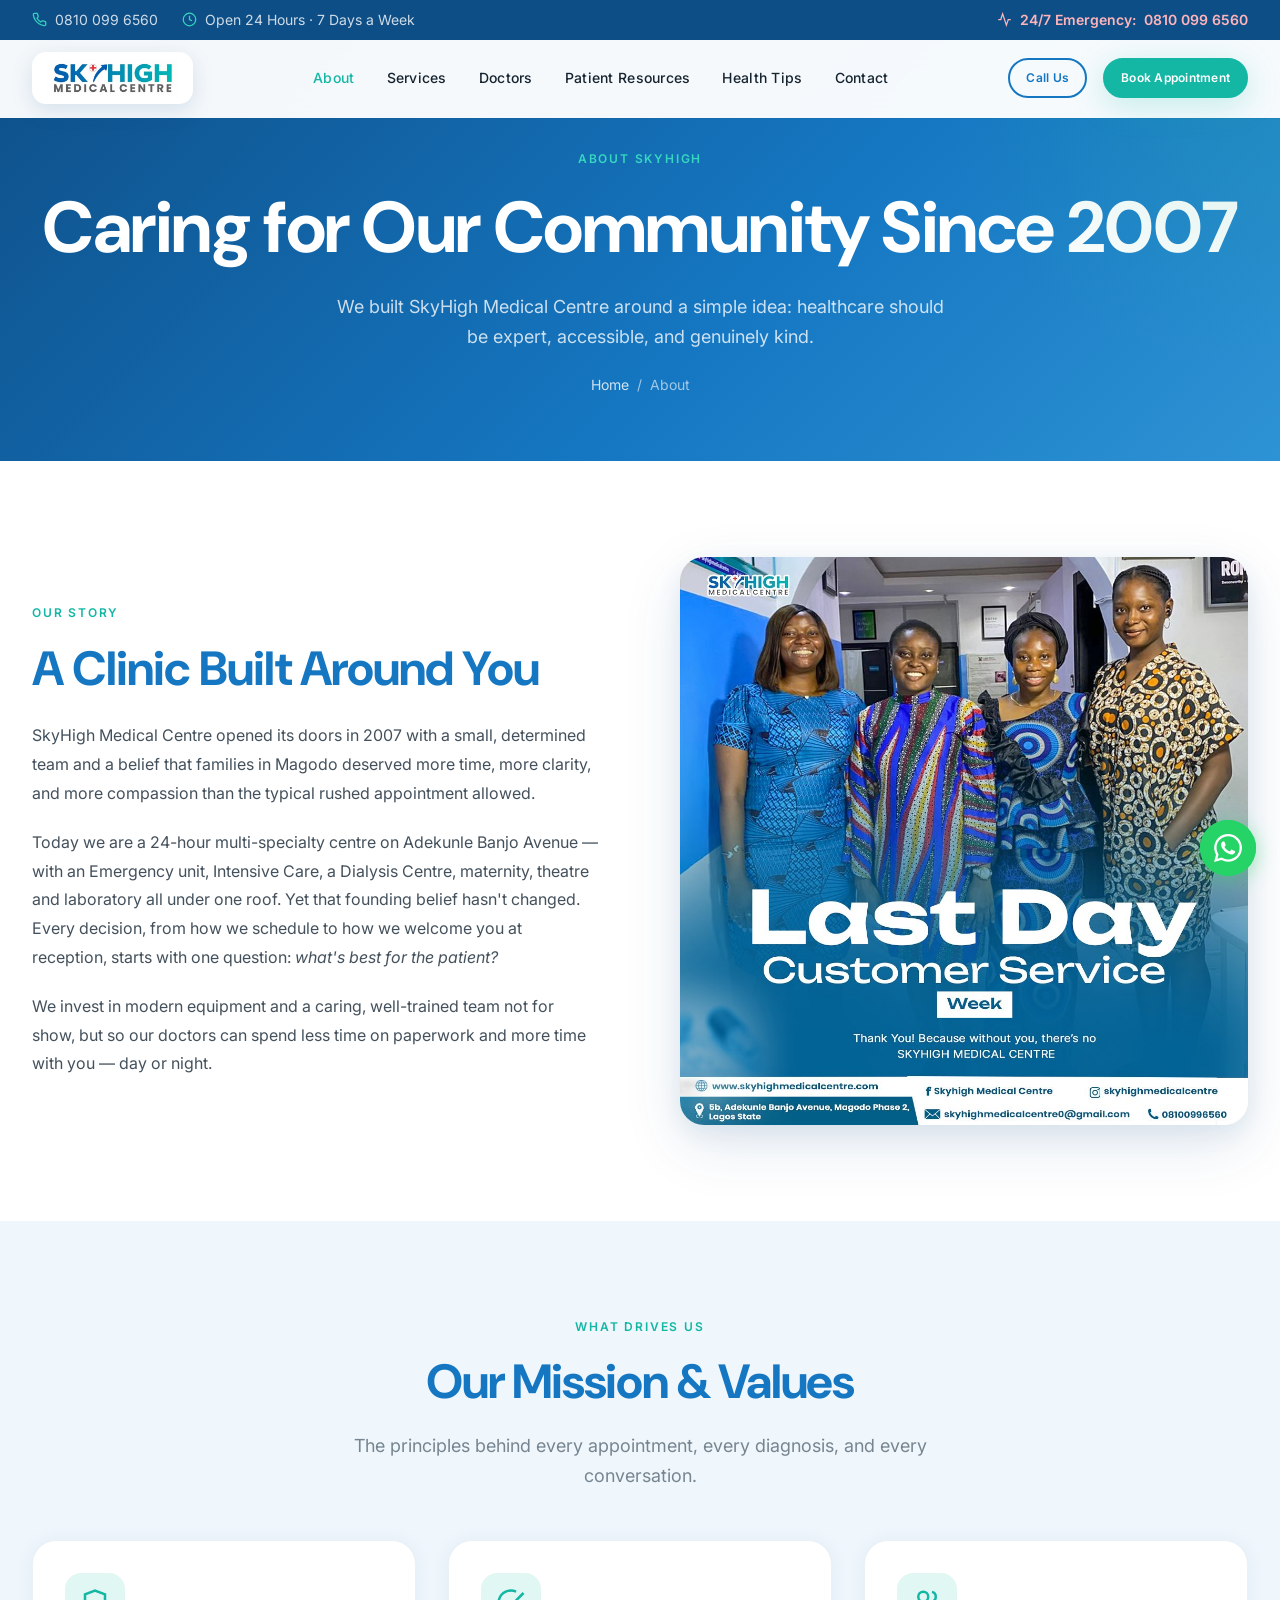
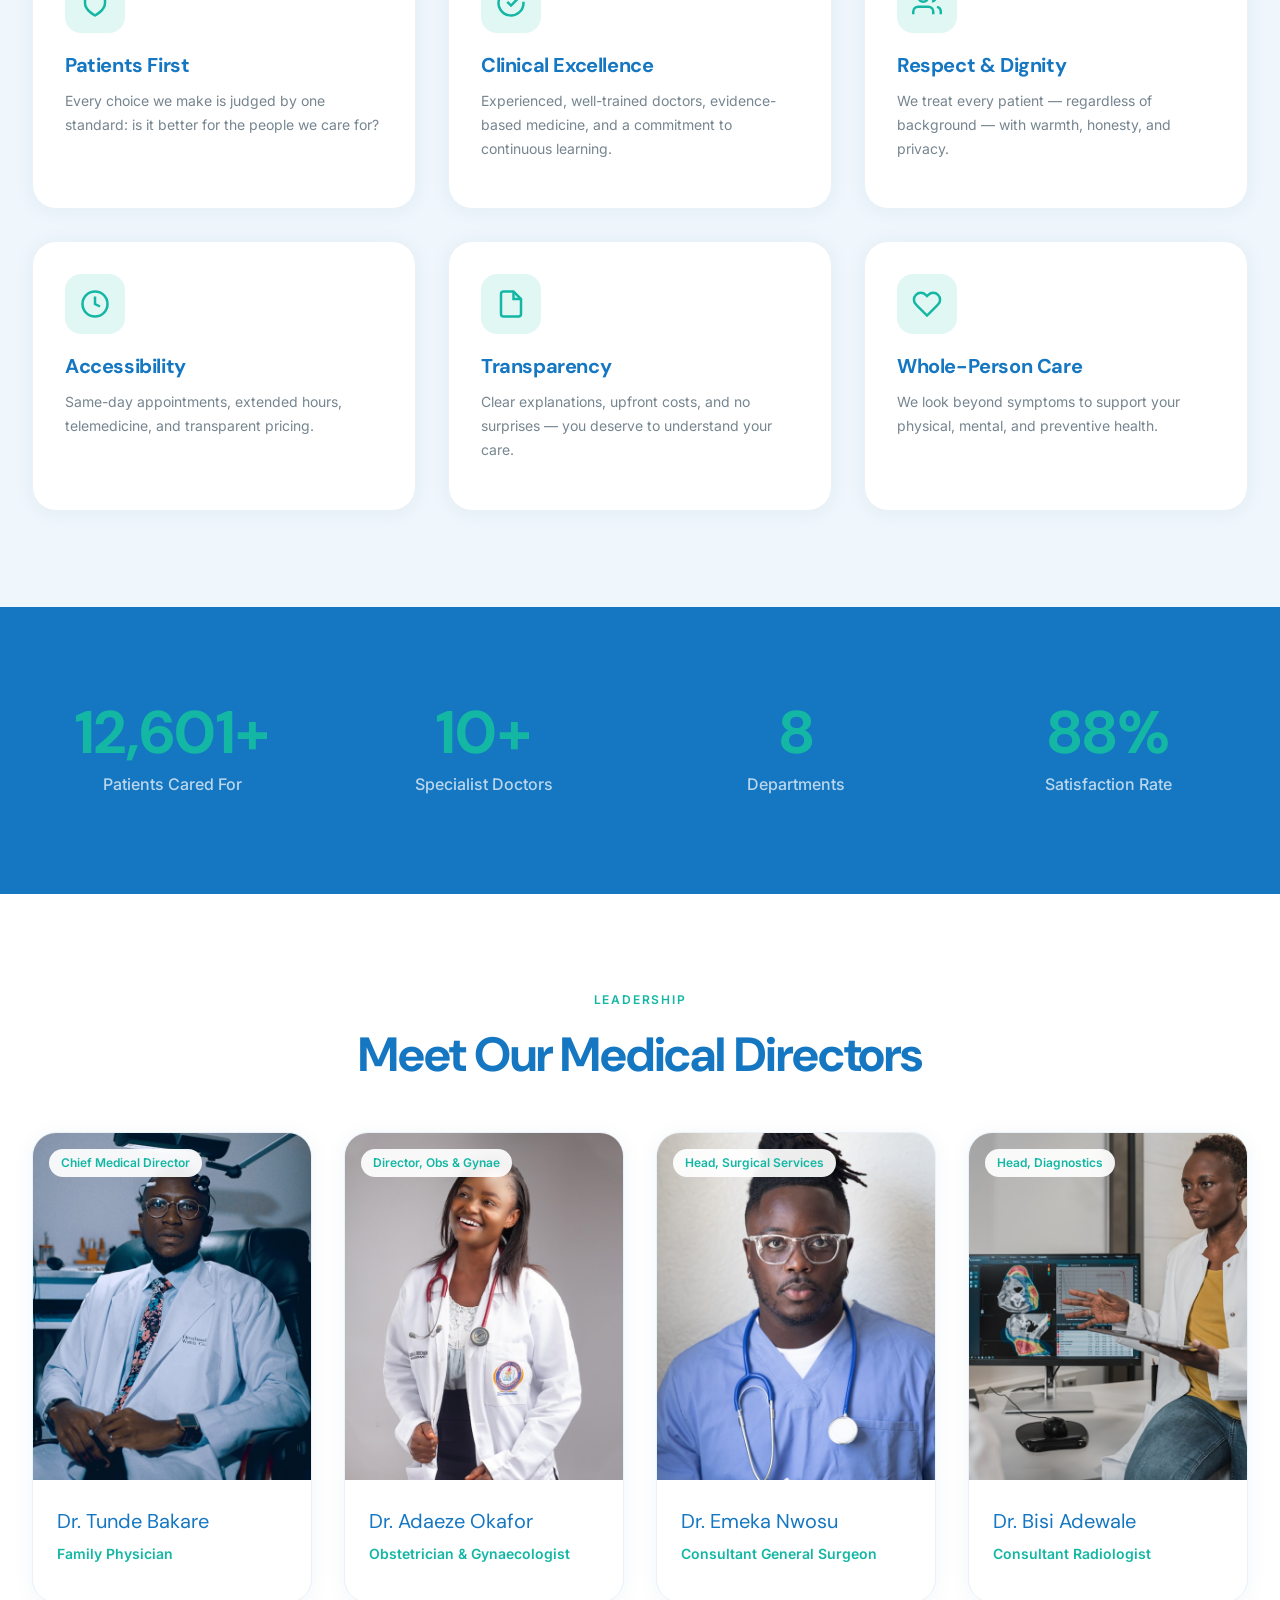
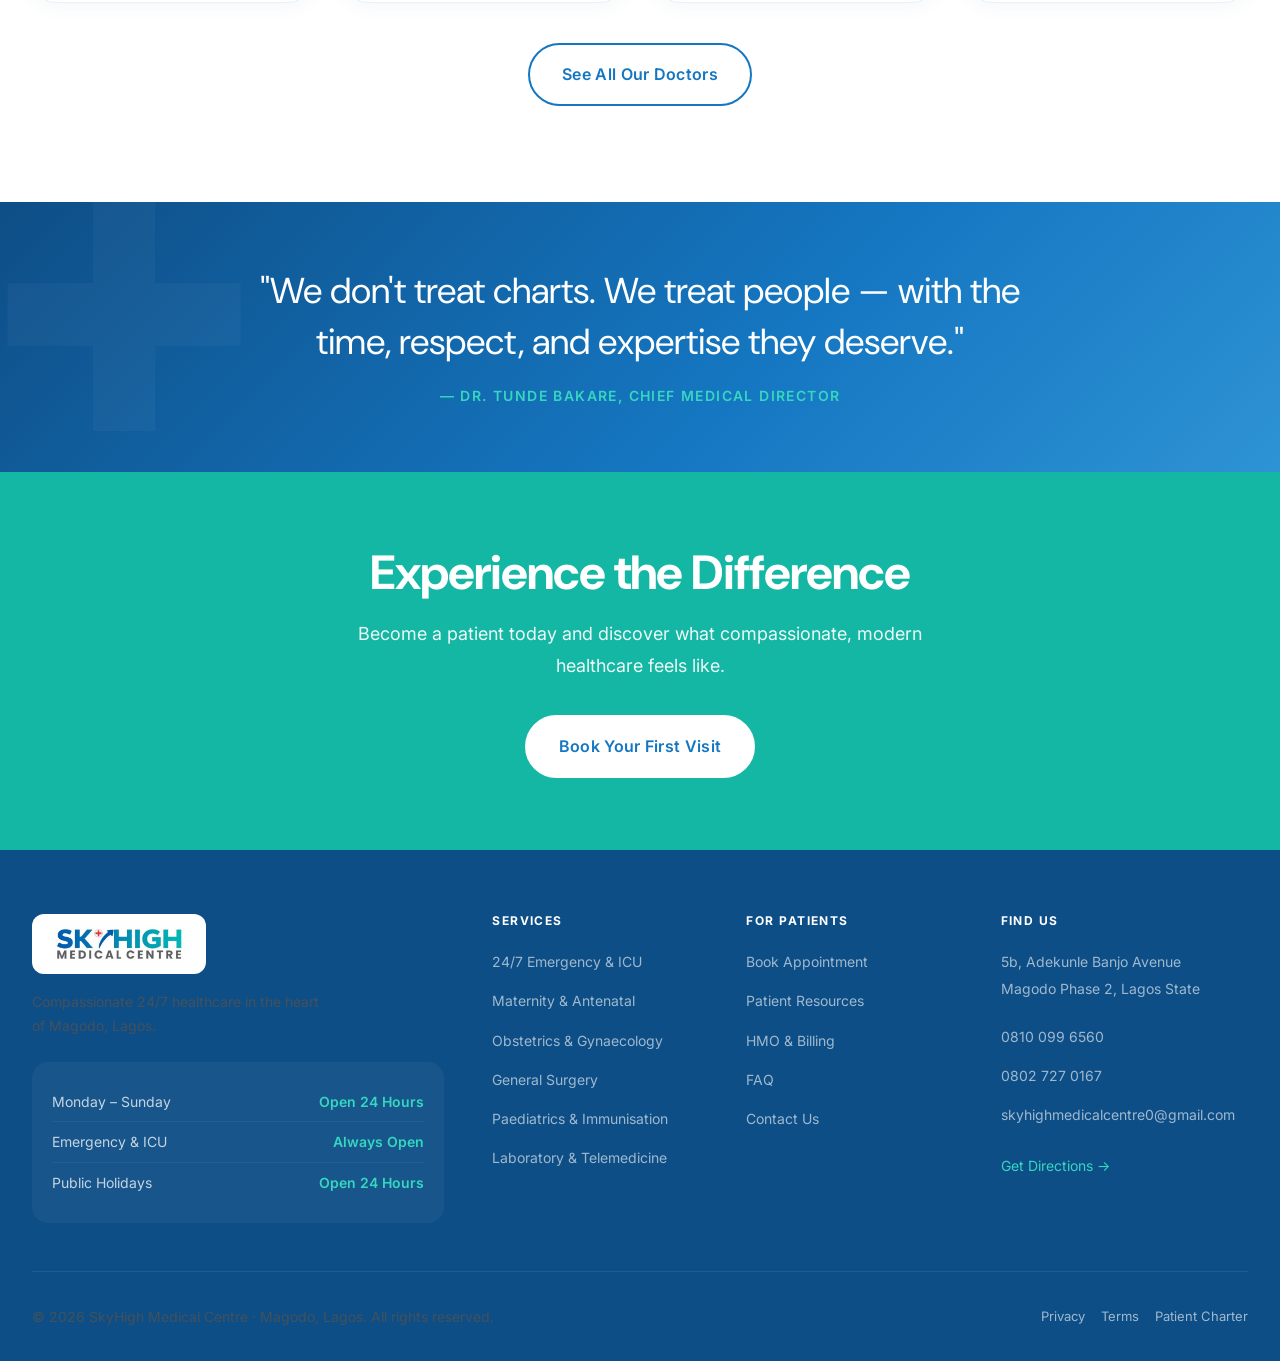
==== commit bbd4cbda: "Mobile: bigger legible logo + kill sideways scroll/empty side space - Crop logo to the wordmark (log" ====
--- a/about.html
+++ b/about.html
@@ -23,7 +23,7 @@
   </div></div>
 
   <nav class="nav nav--scrolled" id="main-nav" data-transparent="false"><div class="nav__inner">
-    <a href="index.html" class="nav__logo nav__logo--chip" aria-label="SkyHigh Medical Centre — home"><img class="nav__logo-img" src="assets/logo.jpg" alt="SkyHigh Medical Centre" /></a>
+    <a href="index.html" class="nav__logo nav__logo--chip" aria-label="SkyHigh Medical Centre — home"><img class="nav__logo-img" src="assets/logo-wordmark.jpg" alt="SkyHigh Medical Centre" /></a>
     <ul class="nav__links">
       <li><a href="about.html" class="nav__link">About</a></li>
       <li><a href="services.html" class="nav__link">Services</a></li>
@@ -142,7 +142,7 @@
   <footer class="footer"><div class="container">
     <div class="footer__grid">
       <div class="footer__brand">
-        <a href="index.html" class="footer__logo footer__logo--chip"><img class="footer__logo-img" src="assets/logo.jpg" alt="SkyHigh Medical Centre" /></a>
+        <a href="index.html" class="footer__logo footer__logo--chip"><img class="footer__logo-img" src="assets/logo-wordmark.jpg" alt="SkyHigh Medical Centre" /></a>
         <p class="footer__tagline">Compassionate 24/7 healthcare in the heart of Magodo, Lagos.</p>
         <div class="footer__hours">
           <div class="footer__hours-row"><span>Monday – Sunday</span><span>Open 24 Hours</span></div>
--- a/css/style.css
+++ b/css/style.css
@@ -111,7 +111,14 @@
   -webkit-font-smoothing: antialiased;
   -moz-osx-font-smoothing: grayscale;
   text-rendering: optimizeLegibility;
-}
+  overflow-x: hidden;
+  max-width: 100%;
+}
+
+/* Grid/flex children must be allowed to shrink, or a long word/number
+   (e.g. a big stat figure) blows the track wider than the viewport and
+   creates a sideways scroll with empty space. */
+.grid > *, .footer__grid > * { min-width: 0; }
 
 body {
   font-family: var(--font-body);
@@ -1009,15 +1016,15 @@
 .article-card__thumb img { width: 100%; height: 100%; object-fit: cover; transition: transform var(--transition-smooth); }
 .article-card:hover .article-card__thumb img { transform: scale(1.05); }
 .article-card__tag {
-  position: absolute;
-  top: var(--space-4);
-  left: var(--space-4);
-  background: var(--color-accent);
-  color: white;
+  display: inline-block;
+  background: var(--color-accent-subtle);
+  color: var(--color-accent);
   font-size: var(--text-xs);
-  font-weight: 600;
-  padding: var(--space-1) var(--space-3);
+  font-weight: 700;
+  letter-spacing: 0.03em;
+  padding: 5px 13px;
   border-radius: var(--radius-full);
+  margin-bottom: var(--space-3);
 }
 .article-card__body { padding: var(--space-6); }
 .article-card__meta {
@@ -1758,9 +1765,9 @@
   transition: box-shadow var(--transition-base), transform var(--transition-base);
 }
 .nav__logo--chip:hover { transform: translateY(-1px); box-shadow: 0 10px 28px rgba(13, 78, 134, 0.20); }
-.nav__logo-img { height: 30px; width: auto; display: block; }
-.footer__logo--chip { background: #fff; padding: 8px 16px; border-radius: 12px; display: inline-flex; }
-.footer__logo-img { height: 30px; width: auto; display: block; }
+.nav__logo-img { height: 38px; width: auto; display: block; }
+.footer__logo--chip { background: #fff; padding: 10px 18px; border-radius: 12px; display: inline-flex; }
+.footer__logo-img { height: 40px; width: auto; display: block; }
 
 /* Tighter, more premium heading tracking for the SkyHigh wordmark feel */
 .hero__title { letter-spacing: -0.035em; }
@@ -1843,14 +1850,43 @@
   .about-teaser > div:first-child { height: 360px !important; }
 }
 @media (max-width: 768px) {
+  /* --- Even, tighter side gutters everywhere (kills the uneven side spaces) --- */
+  .container { padding-left: var(--space-4); padding-right: var(--space-4); }
+  .hero__content { padding-left: var(--space-4); padding-right: var(--space-4); }
+  .page-hero { padding-left: var(--space-4); padding-right: var(--space-4); }
+  .info-bar { padding-left: var(--space-4); padding-right: var(--space-4); }
+  .topbar__inner { padding-left: var(--space-4); padding-right: var(--space-4); }
+  .nav__inner { padding-left: var(--space-4); padding-right: var(--space-4); }
+
   .whatsapp-float { width: 60px; height: 60px; bottom: var(--space-5); right: var(--space-5); }
   .whatsapp-float svg { width: 30px; height: 30px; }
   .form-input, .form-select { min-height: 52px; }
   .btn { min-height: 48px; }
   .contact-chip { min-width: 100%; }
   .map-embed { height: 260px; }
-  .nav__logo-img { height: 26px; }
-  .nav__logo--chip { padding: 6px 12px; }
+  .nav__logo-img { height: 34px; }
+  .nav__logo--chip { padding: 6px 13px; border-radius: 12px; }
   .hero__title { letter-spacing: -0.02em; }
-  .about-teaser > div:first-child { height: 320px !important; }
-}
+
+  /* Keep big stat figures inside their card so they never push the page wide */
+  .stat-card { padding: var(--space-5) var(--space-2); }
+  .stat-card__number { font-size: clamp(2rem, 8.5vw, 2.75rem); }
+
+  /* About-teaser: image goes full-width, "19+" badge tucks into the corner
+     so there's no empty strip on the right. */
+  .about-teaser > div:first-child { height: 300px !important; }
+  .about-teaser > div:first-child > div:first-child {
+    width: 100% !important; height: 100% !important;
+  }
+  .about-teaser > div:first-child > div:last-child {
+    left: auto !important; right: 14px !important; bottom: 14px !important;
+    width: auto !important; max-width: 70% !important; padding: 16px 22px !important;
+  }
+}
+@media (max-width: 480px) {
+  .container, .hero__content, .page-hero, .info-bar { padding-left: 14px; padding-right: 14px; }
+  .about-teaser > div:first-child { height: 260px !important; }
+  /* Give the larger logo room — the hamburger menu carries the Book CTA here */
+  .nav__actions .btn--primary { display: none; }
+  .nav__logo-img { height: 32px; }
+}
